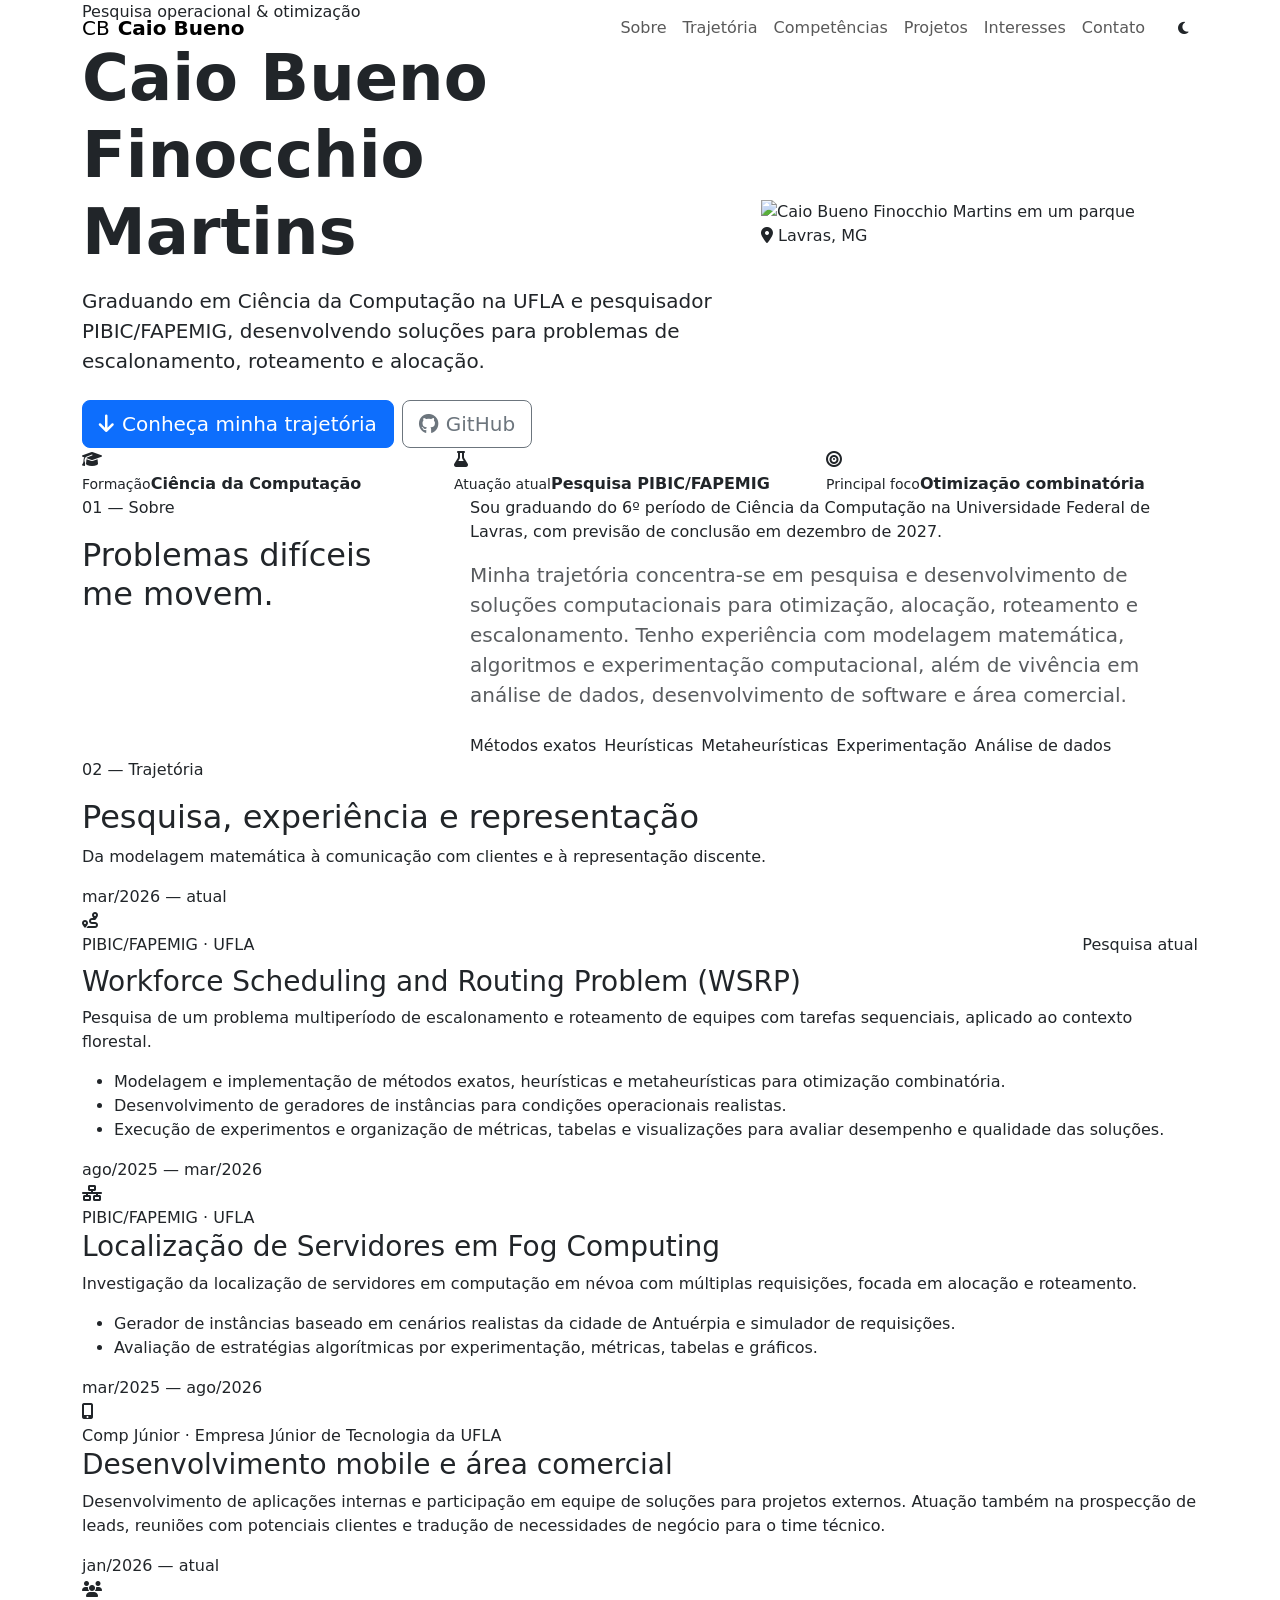
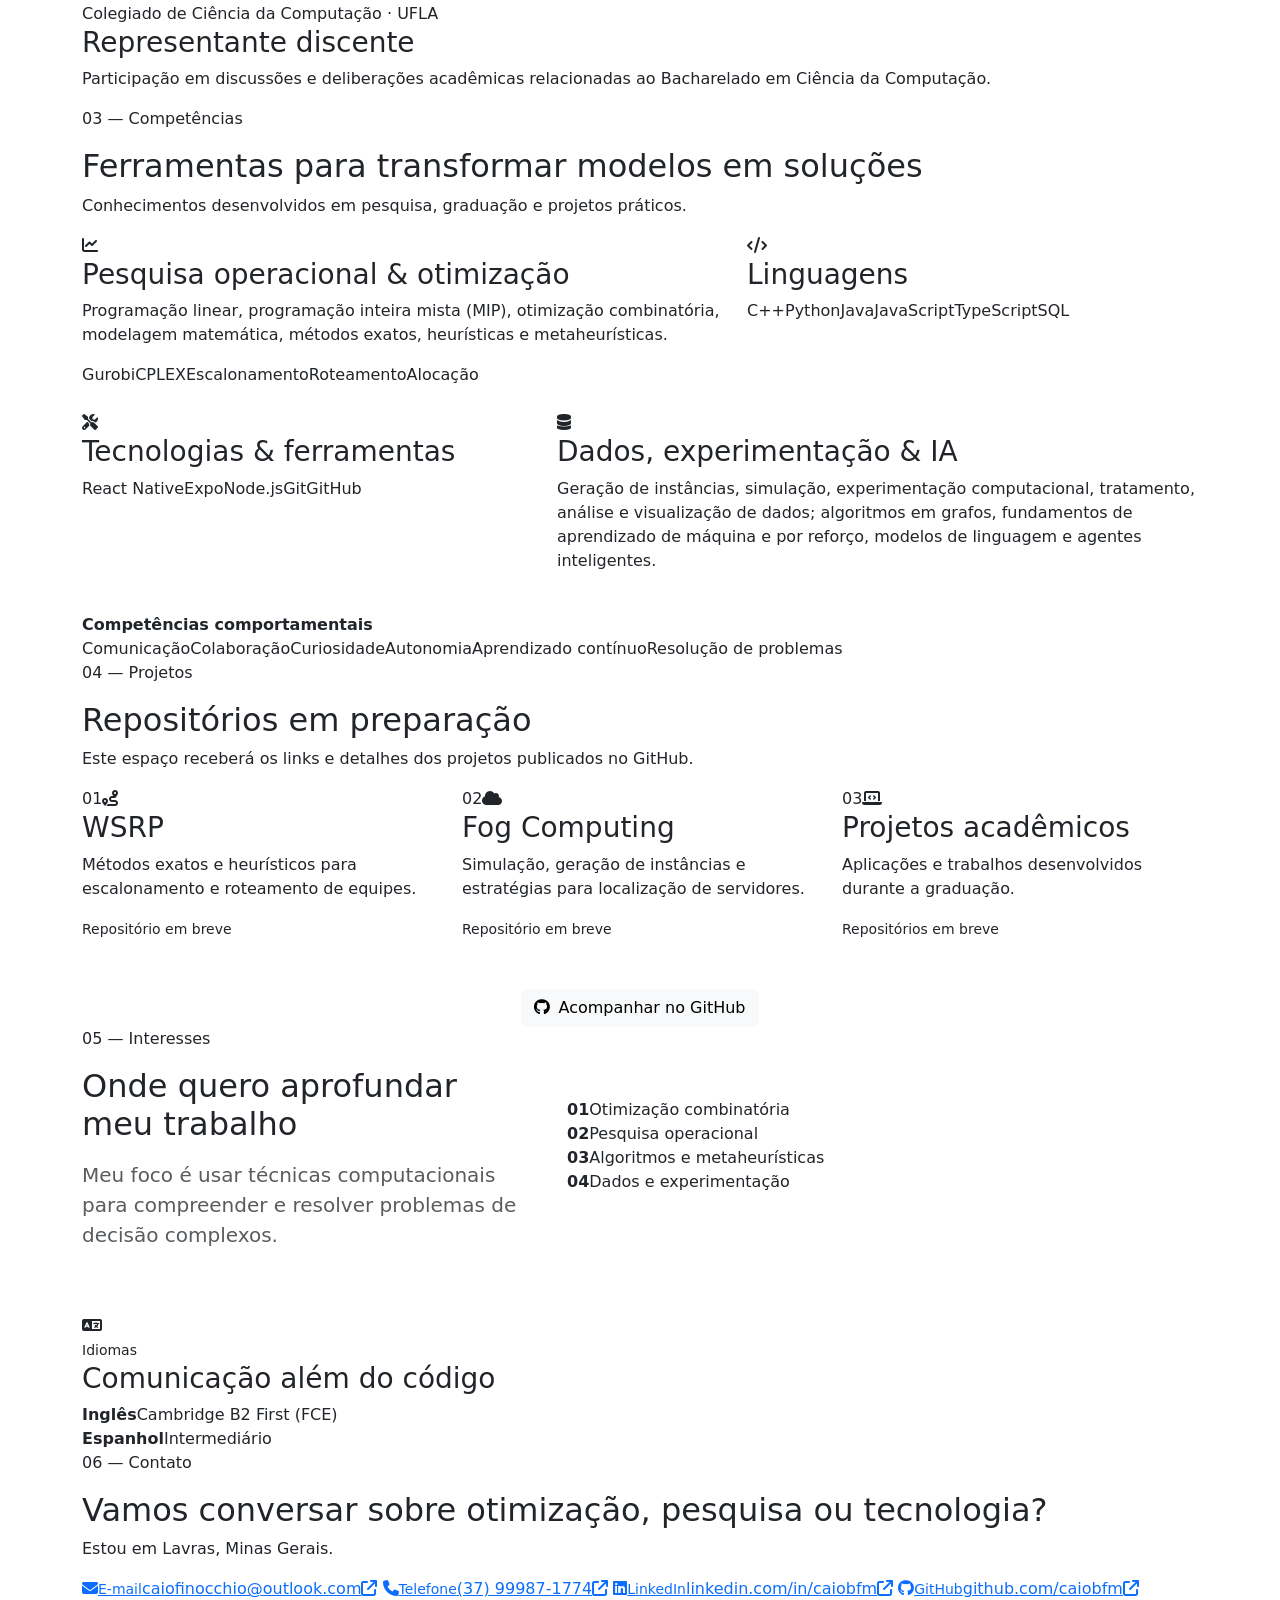
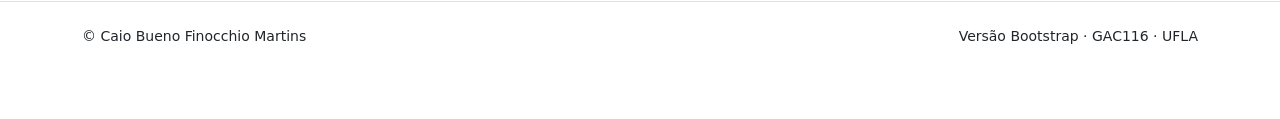
==== bootstrap/index.html @ fc932de8 "feat: nova estrutura da pagina pessoal" ====
<!DOCTYPE html>
<html lang="pt-BR" data-bs-theme="light">
<head>
    <meta charset="utf-8">
    <meta name="viewport" content="width=device-width, initial-scale=1">
    <meta name="description" content="Portfólio acadêmico de Caio Bueno Finocchio Martins, graduando em Ciência da Computação na UFLA com foco em pesquisa operacional e otimização.">
    <title>Caio Bueno | Otimização e Pesquisa Operacional</title>

    <link href="https://cdn.jsdelivr.net/npm/bootstrap@5.3.3/dist/css/bootstrap.min.css" rel="stylesheet">
    <link rel="stylesheet" href="https://cdnjs.cloudflare.com/ajax/libs/font-awesome/6.5.2/css/all.min.css">
    <link rel="stylesheet" href="assets/css/styles.css">
</head>
<body class="bg-body">
    <a class="visually-hidden-focusable skip-link" href="#conteudo">Pular para o conteúdo</a>

    <nav class="navbar navbar-expand-lg fixed-top" aria-label="Navegação principal">
        <div class="container">
            <a class="navbar-brand d-flex align-items-center gap-2" href="#inicio" aria-label="Ir ao início">
                <span class="brand-mark" aria-hidden="true">CB</span>
                <span class="fw-bold">Caio Bueno</span>
            </a>

            <div class="d-flex align-items-center gap-2 order-lg-3">
                <button id="theme-toggle" class="btn btn-sm theme-toggle" type="button" aria-label="Ativar tema escuro" aria-pressed="false">
                    <i class="fa-solid fa-moon" aria-hidden="true"></i>
                </button>
                <button class="navbar-toggler" type="button" data-bs-toggle="collapse" data-bs-target="#menu" aria-controls="menu" aria-expanded="false" aria-label="Abrir menu">
                    <span class="navbar-toggler-icon"></span>
                </button>
            </div>

            <div class="collapse navbar-collapse" id="menu">
                <ul class="navbar-nav ms-auto me-lg-3">
                    <li class="nav-item"><a class="nav-link" href="#sobre">Sobre</a></li>
                    <li class="nav-item"><a class="nav-link" href="#trajetoria">Trajetória</a></li>
                    <li class="nav-item"><a class="nav-link" href="#competencias">Competências</a></li>
                    <li class="nav-item"><a class="nav-link" href="#projetos">Projetos</a></li>
                    <li class="nav-item"><a class="nav-link" href="#interesses">Interesses</a></li>
                    <li class="nav-item"><a class="nav-link" href="#contato">Contato</a></li>
                </ul>
            </div>
        </div>
    </nav>

    <main id="conteudo">
        <header id="inicio" class="hero-section">
            <div class="hero-orb hero-orb-one" aria-hidden="true"></div>
            <div class="hero-orb hero-orb-two" aria-hidden="true"></div>
            <div class="container position-relative">
                <div class="row align-items-center g-5 min-vh-hero">
                    <div class="col-lg-7 order-2 order-lg-1 text-center text-lg-start reveal">
                        <p class="eyebrow mb-3"><span></span> Pesquisa operacional &amp; otimização</p>
                        <h1 class="display-3 fw-bold mb-3">Caio Bueno<br><span class="text-accent">Finocchio Martins</span></h1>
                        <p class="lead hero-lead mb-4">Graduando em Ciência da Computação na UFLA e pesquisador PIBIC/FAPEMIG, desenvolvendo soluções para problemas de escalonamento, roteamento e alocação.</p>
                        <div class="d-flex flex-wrap gap-2 justify-content-center justify-content-lg-start">
                            <a class="btn btn-primary btn-lg" href="#trajetoria"><i class="fa-solid fa-arrow-down me-2" aria-hidden="true"></i>Conheça minha trajetória</a>
                            <a class="btn btn-outline-secondary btn-lg" href="https://github.com/caiobfm" target="_blank" rel="noopener noreferrer"><i class="fa-brands fa-github me-2" aria-hidden="true"></i>GitHub</a>
                        </div>
                    </div>

                    <div class="col-lg-5 order-1 order-lg-2 reveal">
                        <div class="portrait-wrap mx-auto">
                            <div class="portrait-decoration" aria-hidden="true"></div>
                            <img src="assets/img/caio.jpeg" alt="Caio Bueno Finocchio Martins em um parque" class="portrait img-fluid">
                            <div class="location-chip"><i class="fa-solid fa-location-dot" aria-hidden="true"></i> Lavras, MG</div>
                        </div>
                    </div>
                </div>

                <div class="quick-facts row g-0 reveal">
                    <div class="col-md-4 fact"><i class="fa-solid fa-graduation-cap" aria-hidden="true"></i><div><small>Formação</small><strong>Ciência da Computação</strong></div></div>
                    <div class="col-md-4 fact"><i class="fa-solid fa-flask" aria-hidden="true"></i><div><small>Atuação atual</small><strong>Pesquisa PIBIC/FAPEMIG</strong></div></div>
                    <div class="col-md-4 fact"><i class="fa-solid fa-bullseye" aria-hidden="true"></i><div><small>Principal foco</small><strong>Otimização combinatória</strong></div></div>
                </div>
            </div>
        </header>

        <section id="sobre" class="section-space">
            <div class="container">
                <div class="row g-5 align-items-start">
                    <div class="col-lg-4 reveal">
                        <p class="section-kicker">01 — Sobre</p>
                        <h2 class="section-title">Problemas difíceis me movem.</h2>
                    </div>
                    <div class="col-lg-8 reveal">
                        <p class="about-lead">Sou graduando do 6º período de Ciência da Computação na Universidade Federal de Lavras, com previsão de conclusão em dezembro de 2027.</p>
                        <p class="text-body-secondary fs-5">Minha trajetória concentra-se em pesquisa e desenvolvimento de soluções computacionais para otimização, alocação, roteamento e escalonamento. Tenho experiência com modelagem matemática, algoritmos e experimentação computacional, além de vivência em análise de dados, desenvolvimento de software e área comercial.</p>
                        <div class="d-flex flex-wrap gap-2 mt-4">
                            <span class="topic-pill">Métodos exatos</span><span class="topic-pill">Heurísticas</span><span class="topic-pill">Metaheurísticas</span><span class="topic-pill">Experimentação</span><span class="topic-pill">Análise de dados</span>
                        </div>
                    </div>
                </div>
            </div>
        </section>

        <section id="trajetoria" class="section-space section-tinted">
            <div class="container">
                <div class="section-heading reveal">
                    <div><p class="section-kicker">02 — Trajetória</p><h2 class="section-title">Pesquisa, experiência e representação</h2></div>
                    <p>Da modelagem matemática à comunicação com clientes e à representação discente.</p>
                </div>

                <div class="timeline">
                    <article class="timeline-item reveal">
                        <div class="timeline-date">mar/2026 — atual</div>
                        <div class="timeline-marker"><i class="fa-solid fa-route" aria-hidden="true"></i></div>
                        <div class="timeline-card featured">
                            <div class="d-flex flex-wrap justify-content-between gap-2 mb-2"><span class="organization">PIBIC/FAPEMIG · UFLA</span><span class="status-badge">Pesquisa atual</span></div>
                            <h3>Workforce Scheduling and Routing Problem (WSRP)</h3>
                            <p>Pesquisa de um problema multiperíodo de escalonamento e roteamento de equipes com tarefas sequenciais, aplicado ao contexto florestal.</p>
                            <ul>
                                <li>Modelagem e implementação de métodos exatos, heurísticas e metaheurísticas para otimização combinatória.</li>
                                <li>Desenvolvimento de geradores de instâncias para condições operacionais realistas.</li>
                                <li>Execução de experimentos e organização de métricas, tabelas e visualizações para avaliar desempenho e qualidade das soluções.</li>
                            </ul>
                        </div>
                    </article>

                    <article class="timeline-item reveal">
                        <div class="timeline-date">ago/2025 — mar/2026</div>
                        <div class="timeline-marker"><i class="fa-solid fa-network-wired" aria-hidden="true"></i></div>
                        <div class="timeline-card">
                            <span class="organization">PIBIC/FAPEMIG · UFLA</span>
                            <h3>Localização de Servidores em Fog Computing</h3>
                            <p>Investigação da localização de servidores em computação em névoa com múltiplas requisições, focada em alocação e roteamento.</p>
                            <ul>
                                <li>Gerador de instâncias baseado em cenários realistas da cidade de Antuérpia e simulador de requisições.</li>
                                <li>Avaliação de estratégias algorítmicas por experimentação, métricas, tabelas e gráficos.</li>
                            </ul>
                        </div>
                    </article>

                    <article class="timeline-item reveal">
                        <div class="timeline-date">mar/2025 — ago/2026</div>
                        <div class="timeline-marker"><i class="fa-solid fa-mobile-screen-button" aria-hidden="true"></i></div>
                        <div class="timeline-card">
                            <span class="organization">Comp Júnior · Empresa Júnior de Tecnologia da UFLA</span>
                            <h3>Desenvolvimento mobile e área comercial</h3>
                            <p>Desenvolvimento de aplicações internas e participação em equipe de soluções para projetos externos. Atuação também na prospecção de leads, reuniões com potenciais clientes e tradução de necessidades de negócio para o time técnico.</p>
                        </div>
                    </article>

                    <article class="timeline-item reveal">
                        <div class="timeline-date">jan/2026 — atual</div>
                        <div class="timeline-marker"><i class="fa-solid fa-users" aria-hidden="true"></i></div>
                        <div class="timeline-card">
                            <span class="organization">Colegiado de Ciência da Computação · UFLA</span>
                            <h3>Representante discente</h3>
                            <p>Participação em discussões e deliberações acadêmicas relacionadas ao Bacharelado em Ciência da Computação.</p>
                        </div>
                    </article>
                </div>
            </div>
        </section>

        <section id="competencias" class="section-space">
            <div class="container">
                <div class="section-heading reveal">
                    <div><p class="section-kicker">03 — Competências</p><h2 class="section-title">Ferramentas para transformar modelos em soluções</h2></div>
                    <p>Conhecimentos desenvolvidos em pesquisa, graduação e projetos práticos.</p>
                </div>

                <div class="row g-4">
                    <div class="col-lg-7 reveal">
                        <article class="skill-card skill-card-primary h-100">
                            <span class="skill-icon"><i class="fa-solid fa-chart-line" aria-hidden="true"></i></span>
                            <h3>Pesquisa operacional &amp; otimização</h3>
                            <p>Programação linear, programação inteira mista (MIP), otimização combinatória, modelagem matemática, métodos exatos, heurísticas e metaheurísticas.</p>
                            <div class="tag-list"><span>Gurobi</span><span>CPLEX</span><span>Escalonamento</span><span>Roteamento</span><span>Alocação</span></div>
                        </article>
                    </div>
                    <div class="col-lg-5 reveal">
                        <article class="skill-card h-100">
                            <span class="skill-icon"><i class="fa-solid fa-code" aria-hidden="true"></i></span>
                            <h3>Linguagens</h3>
                            <div class="tag-list"><span>C++</span><span>Python</span><span>Java</span><span>JavaScript</span><span>TypeScript</span><span>SQL</span></div>
                        </article>
                    </div>
                    <div class="col-lg-5 reveal">
                        <article class="skill-card h-100">
                            <span class="skill-icon"><i class="fa-solid fa-screwdriver-wrench" aria-hidden="true"></i></span>
                            <h3>Tecnologias &amp; ferramentas</h3>
                            <div class="tag-list"><span>React Native</span><span>Expo</span><span>Node.js</span><span>Git</span><span>GitHub</span></div>
                        </article>
                    </div>
                    <div class="col-lg-7 reveal">
                        <article class="skill-card h-100">
                            <span class="skill-icon"><i class="fa-solid fa-database" aria-hidden="true"></i></span>
                            <h3>Dados, experimentação &amp; IA</h3>
                            <p>Geração de instâncias, simulação, experimentação computacional, tratamento, análise e visualização de dados; algoritmos em grafos, fundamentos de aprendizado de máquina e por reforço, modelos de linguagem e agentes inteligentes.</p>
                        </article>
                    </div>
                </div>

                <div class="soft-skills reveal mt-4">
                    <strong>Competências comportamentais</strong>
                    <div class="tag-list"><span>Comunicação</span><span>Colaboração</span><span>Curiosidade</span><span>Autonomia</span><span>Aprendizado contínuo</span><span>Resolução de problemas</span></div>
                </div>
            </div>
        </section>

        <section id="projetos" class="section-space section-dark">
            <div class="container">
                <div class="section-heading reveal">
                    <div><p class="section-kicker">04 — Projetos</p><h2 class="section-title">Repositórios em preparação</h2></div>
                    <p>Este espaço receberá os links e detalhes dos projetos publicados no GitHub.</p>
                </div>
                <div class="row g-4">
                    <div class="col-md-4 reveal"><article class="project-card"><span>01</span><i class="fa-solid fa-route" aria-hidden="true"></i><h3>WSRP</h3><p>Métodos exatos e heurísticos para escalonamento e roteamento de equipes.</p><small>Repositório em breve</small></article></div>
                    <div class="col-md-4 reveal"><article class="project-card"><span>02</span><i class="fa-solid fa-cloud" aria-hidden="true"></i><h3>Fog Computing</h3><p>Simulação, geração de instâncias e estratégias para localização de servidores.</p><small>Repositório em breve</small></article></div>
                    <div class="col-md-4 reveal"><article class="project-card"><span>03</span><i class="fa-solid fa-laptop-code" aria-hidden="true"></i><h3>Projetos acadêmicos</h3><p>Aplicações e trabalhos desenvolvidos durante a graduação.</p><small>Repositórios em breve</small></article></div>
                </div>
                <div class="text-center mt-5 reveal"><a class="btn btn-light" href="https://github.com/caiobfm" target="_blank" rel="noopener noreferrer"><i class="fa-brands fa-github me-2" aria-hidden="true"></i>Acompanhar no GitHub</a></div>
            </div>
        </section>

        <section id="interesses" class="section-space">
            <div class="container">
                <div class="row g-5 align-items-center">
                    <div class="col-lg-5 reveal"><p class="section-kicker">05 — Interesses</p><h2 class="section-title">Onde quero aprofundar meu trabalho</h2><p class="text-body-secondary fs-5 mt-3">Meu foco é usar técnicas computacionais para compreender e resolver problemas de decisão complexos.</p></div>
                    <div class="col-lg-7">
                        <div class="interest-grid">
                            <div class="interest-item reveal"><strong>01</strong><span>Otimização combinatória</span></div>
                            <div class="interest-item reveal"><strong>02</strong><span>Pesquisa operacional</span></div>
                            <div class="interest-item reveal"><strong>03</strong><span>Algoritmos e metaheurísticas</span></div>
                            <div class="interest-item reveal"><strong>04</strong><span>Dados e experimentação</span></div>
                        </div>
                    </div>
                </div>

                <div class="language-card reveal mt-5">
                    <div><span class="skill-icon"><i class="fa-solid fa-language" aria-hidden="true"></i></span><div><small>Idiomas</small><h3>Comunicação além do código</h3></div></div>
                    <div class="language-level"><strong>Inglês</strong><span>Cambridge B2 First (FCE)</span></div>
                    <div class="language-level"><strong>Espanhol</strong><span>Intermediário</span></div>
                </div>
            </div>
        </section>

        <section id="contato" class="section-space contact-section">
            <div class="container">
                <div class="contact-panel reveal">
                    <div><p class="section-kicker">06 — Contato</p><h2>Vamos conversar sobre otimização, pesquisa ou tecnologia?</h2><p>Estou em Lavras, Minas Gerais.</p></div>
                    <div class="contact-links">
                        <a href="mailto:caiofinocchio@outlook.com"><i class="fa-solid fa-envelope" aria-hidden="true"></i><span><small>E-mail</small>caiofinocchio@outlook.com</span><i class="fa-solid fa-arrow-up-right-from-square" aria-hidden="true"></i></a>
                        <a href="tel:+5537999871774"><i class="fa-solid fa-phone" aria-hidden="true"></i><span><small>Telefone</small>(37)&nbsp;99987&#8209;1774</span><i class="fa-solid fa-arrow-up-right-from-square" aria-hidden="true"></i></a>
                        <a href="https://www.linkedin.com/in/caiobfm" target="_blank" rel="noopener noreferrer"><i class="fa-brands fa-linkedin" aria-hidden="true"></i><span><small>LinkedIn</small>linkedin.com/in/caiobfm</span><i class="fa-solid fa-arrow-up-right-from-square" aria-hidden="true"></i></a>
                        <a href="https://github.com/caiobfm" target="_blank" rel="noopener noreferrer"><i class="fa-brands fa-github" aria-hidden="true"></i><span><small>GitHub</small>github.com/caiobfm</span><i class="fa-solid fa-arrow-up-right-from-square" aria-hidden="true"></i></a>
                    </div>
                </div>
            </div>
        </section>
    </main>

    <footer class="py-4 border-top">
        <div class="container d-flex flex-column flex-md-row justify-content-between gap-2">
            <small>© <span id="ano"></span> Caio Bueno Finocchio Martins</small>
            <small>Versão Bootstrap · GAC116 · UFLA</small>
        </div>
    </footer>

    <script src="https://cdn.jsdelivr.net/npm/bootstrap@5.3.3/dist/js/bootstrap.bundle.min.js"></script>
    <script src="assets/js/script.js"></script>
</body>
</html>
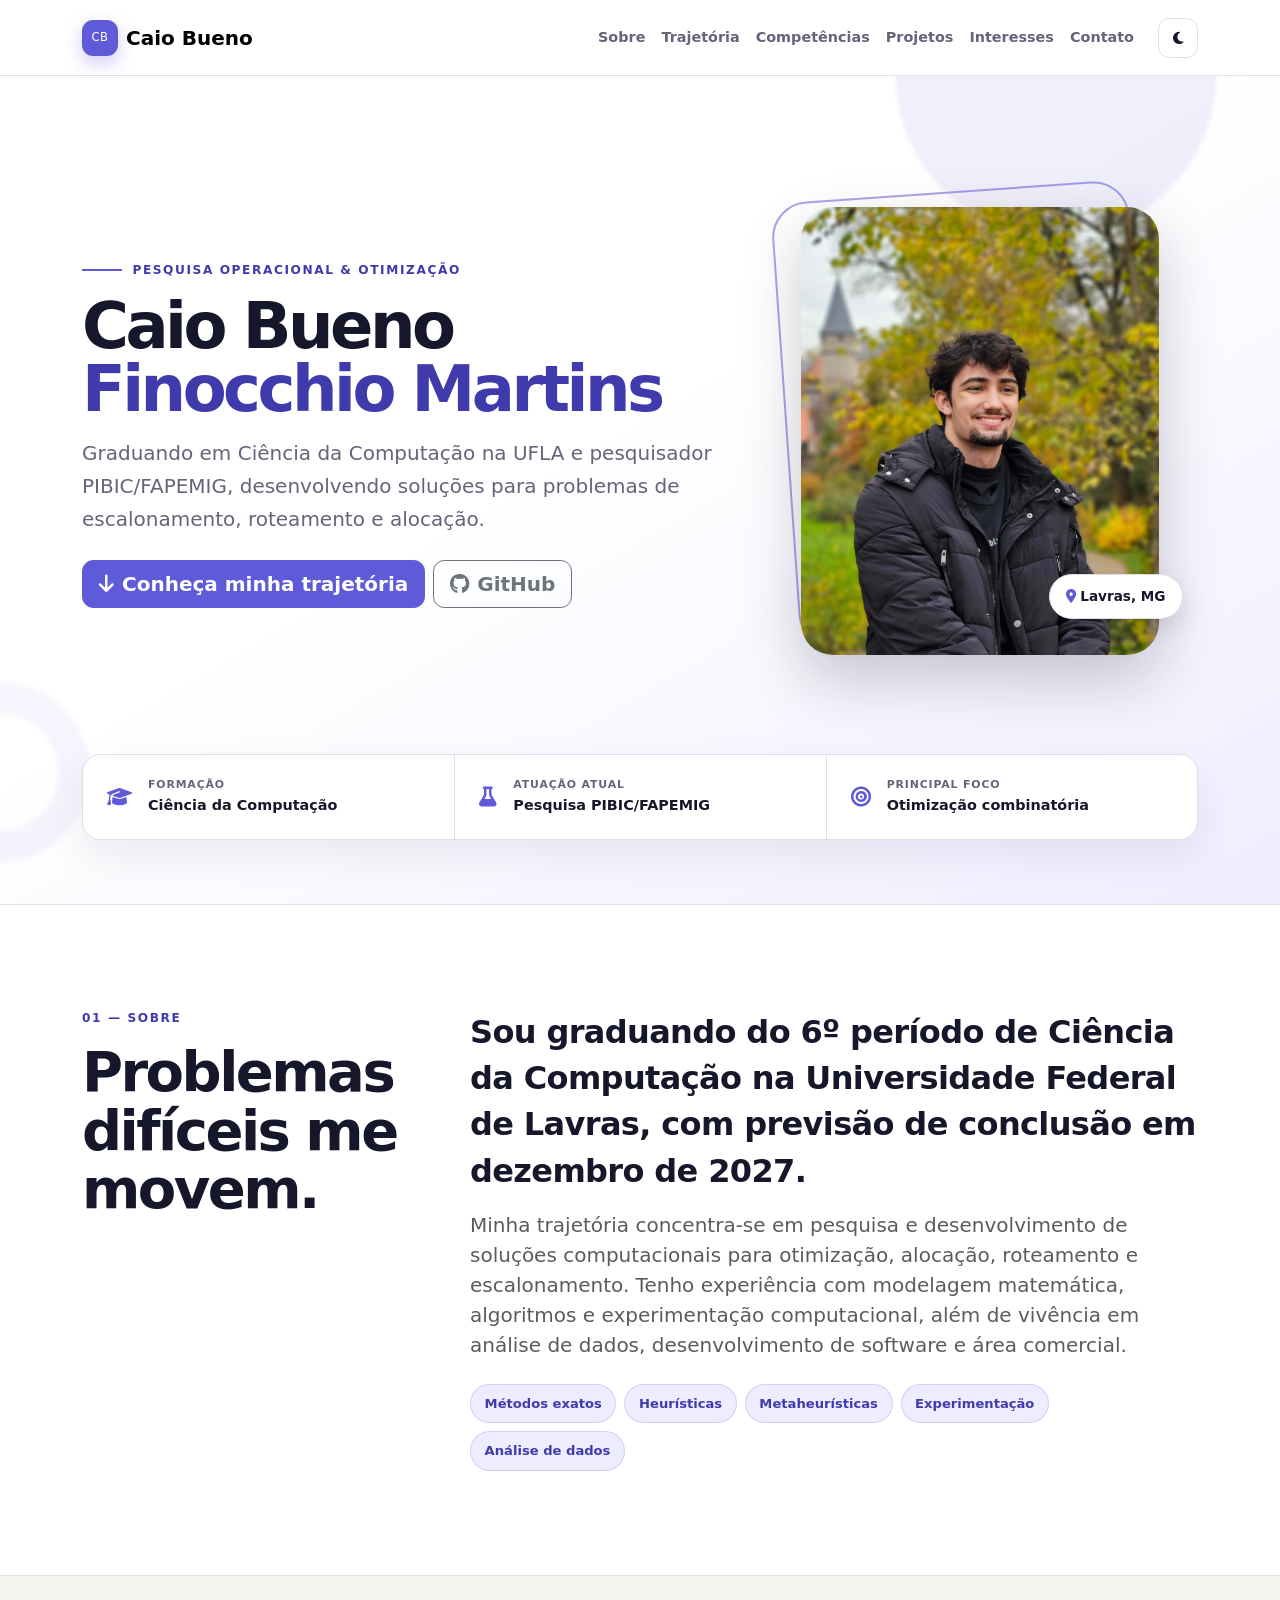
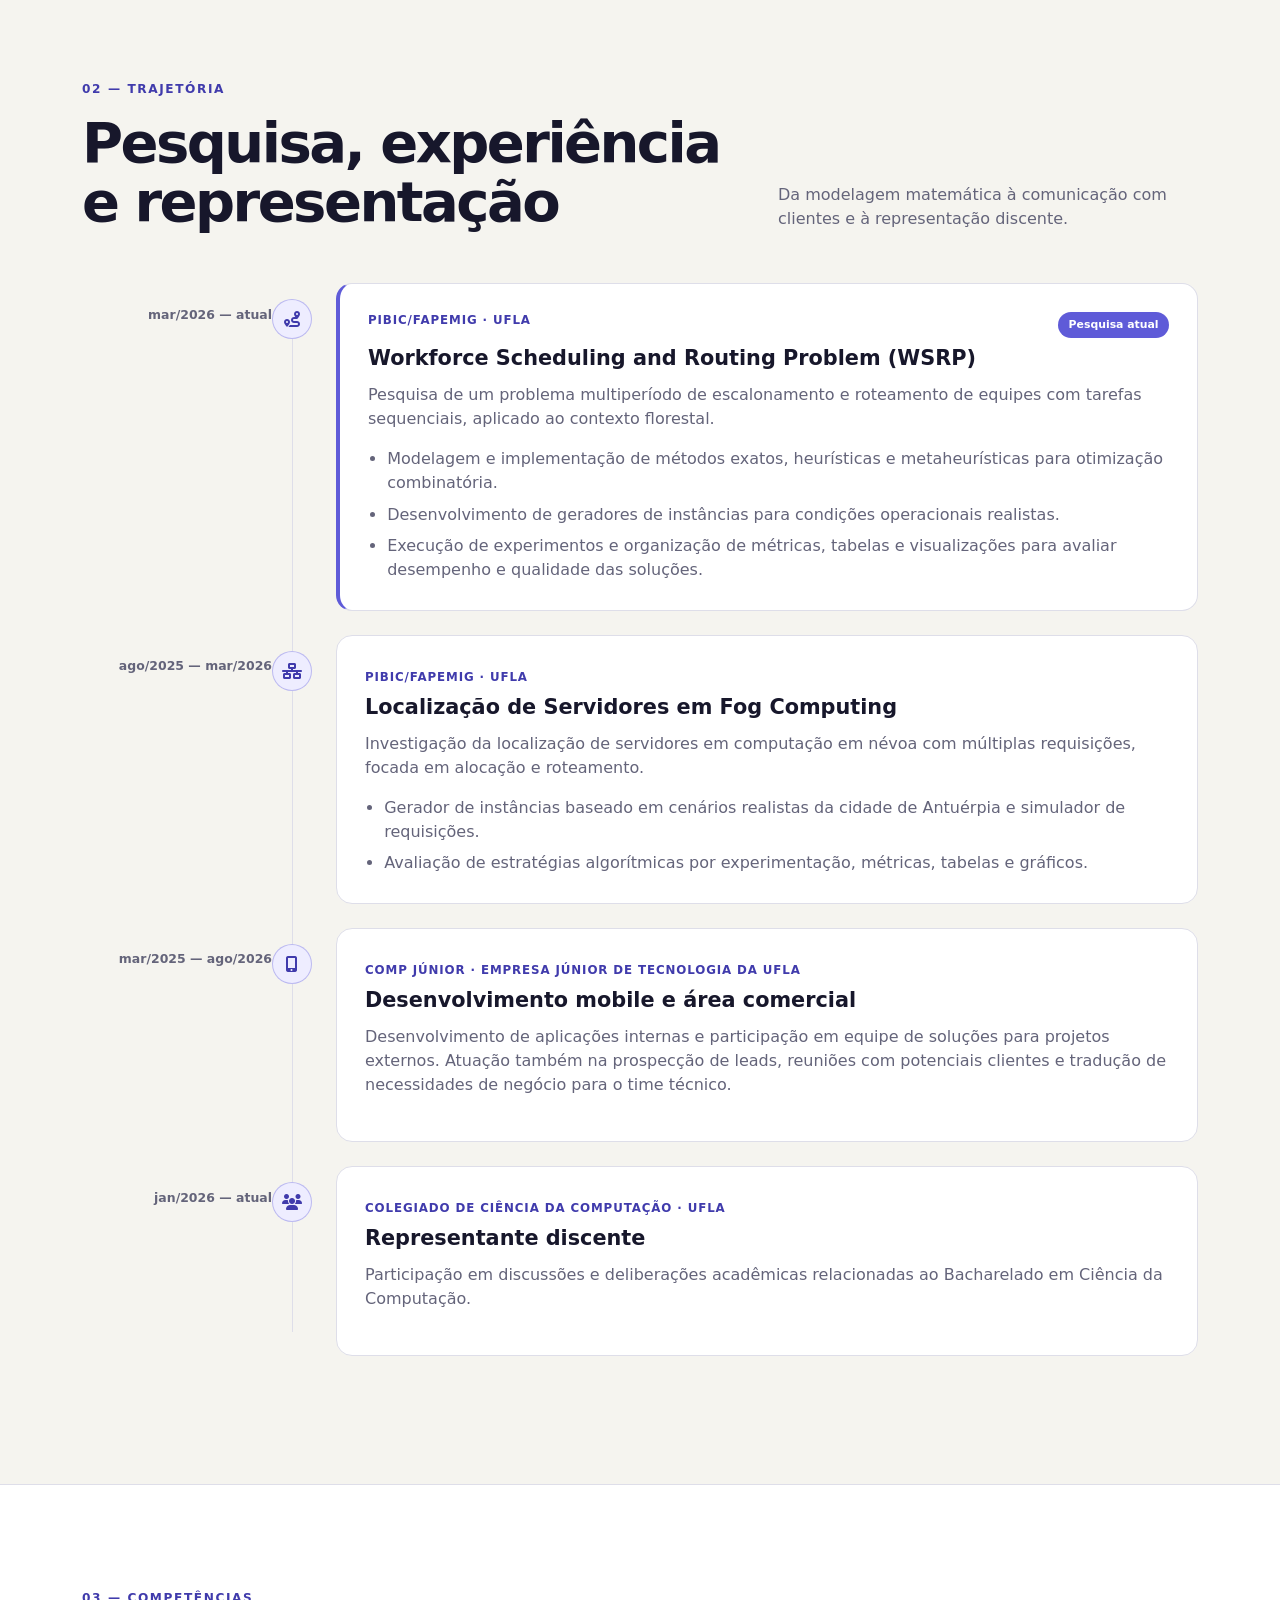
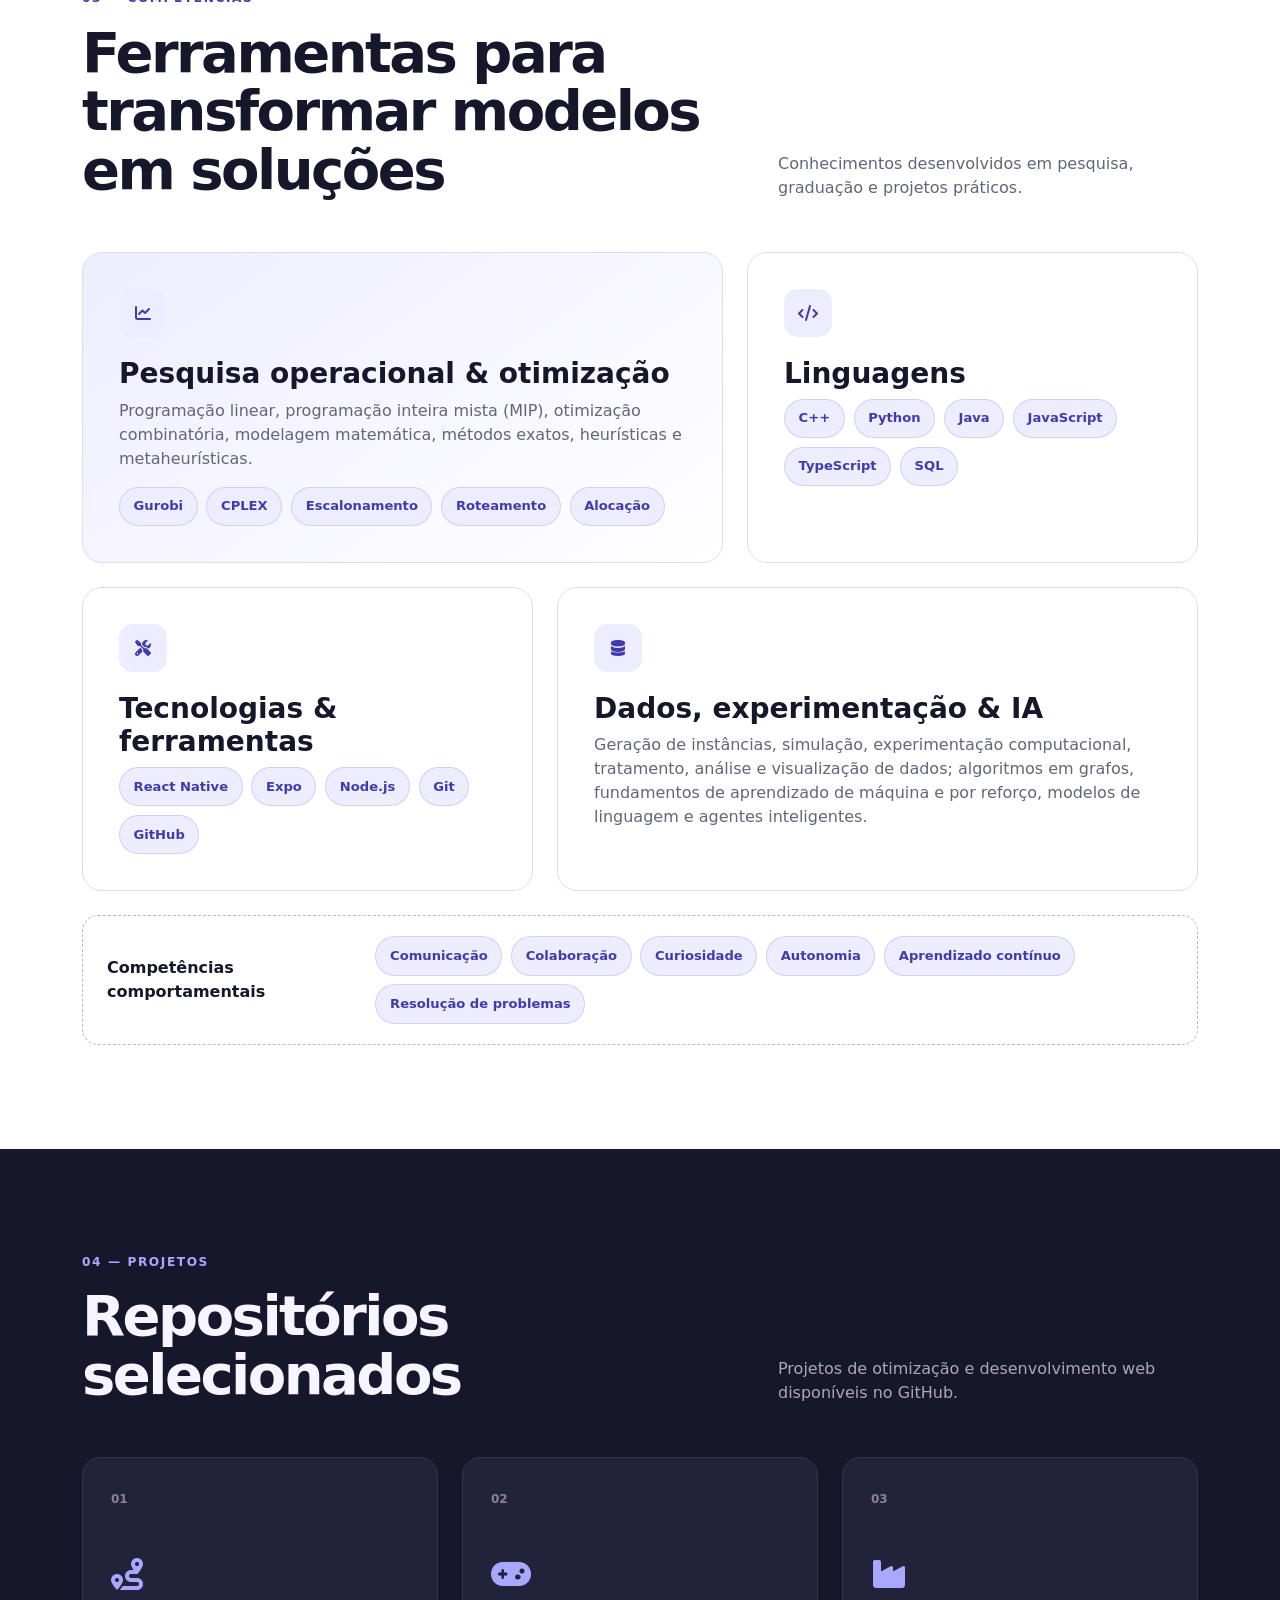
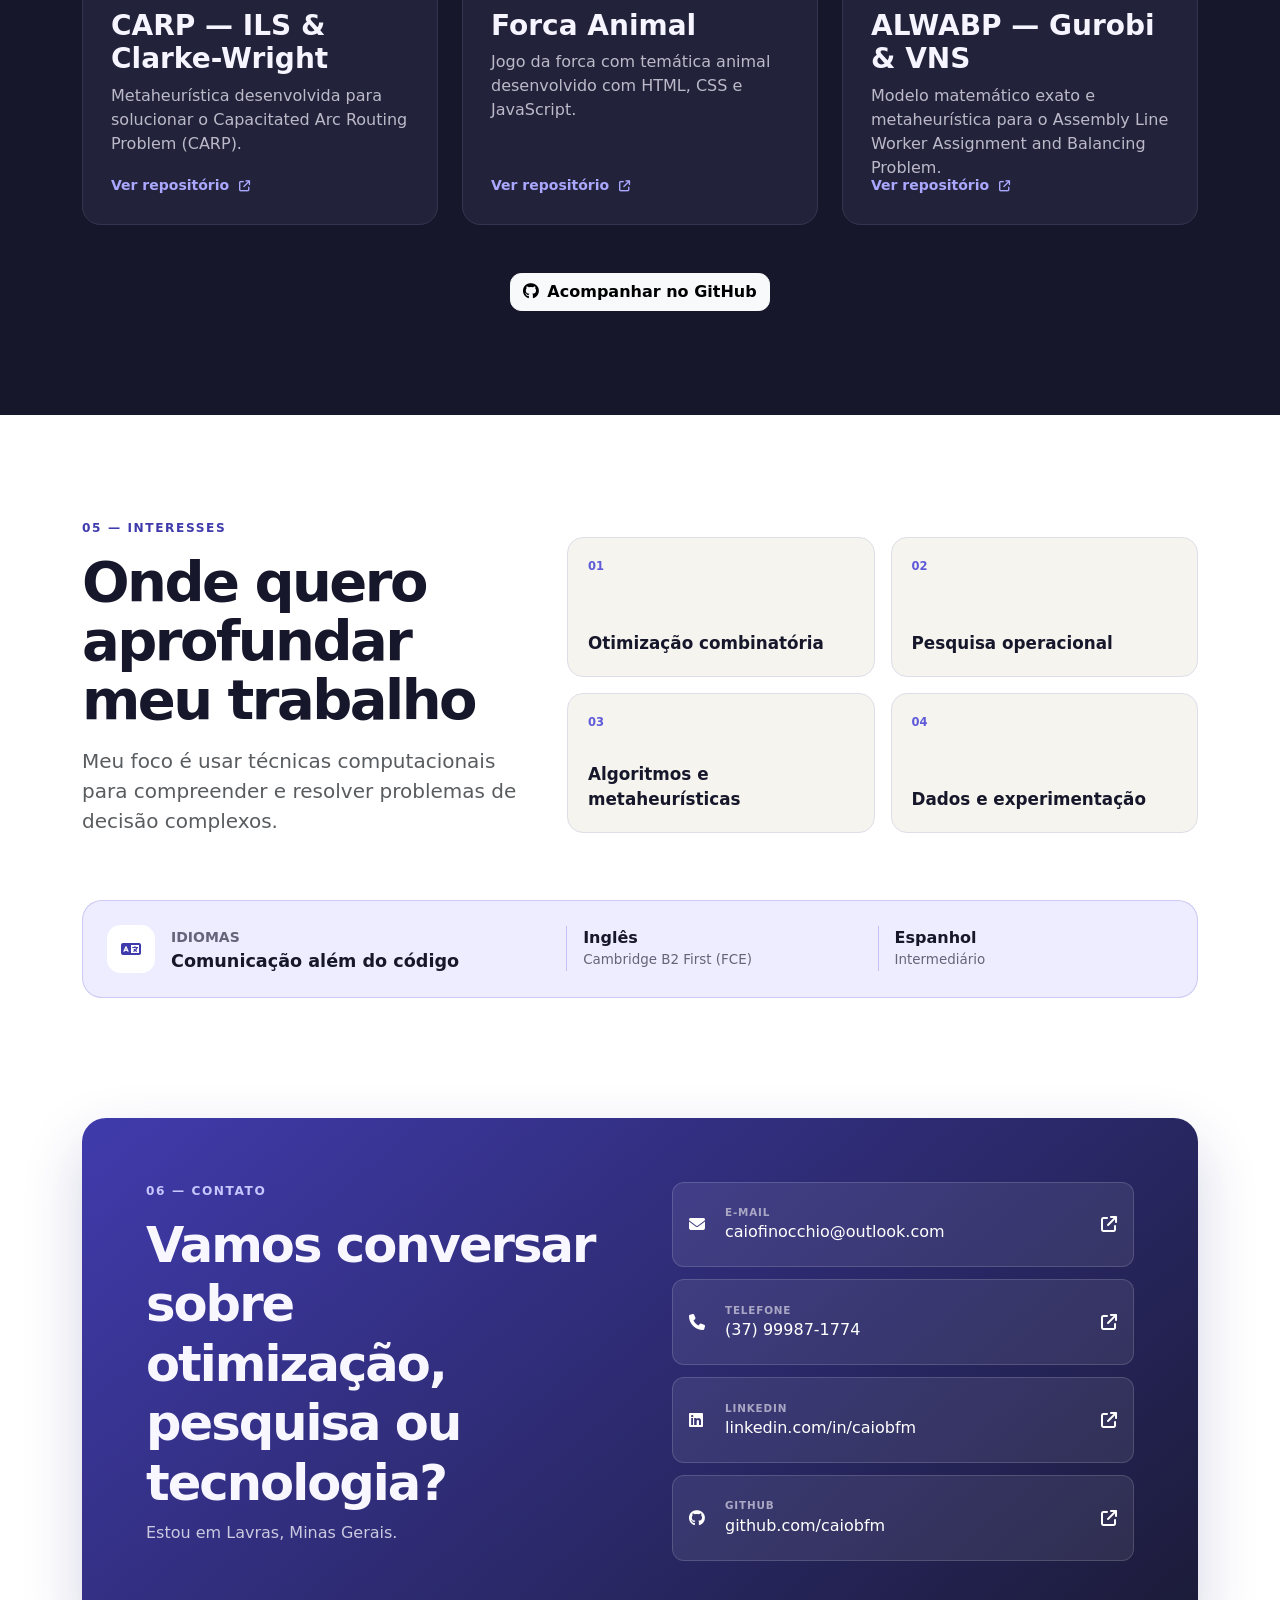
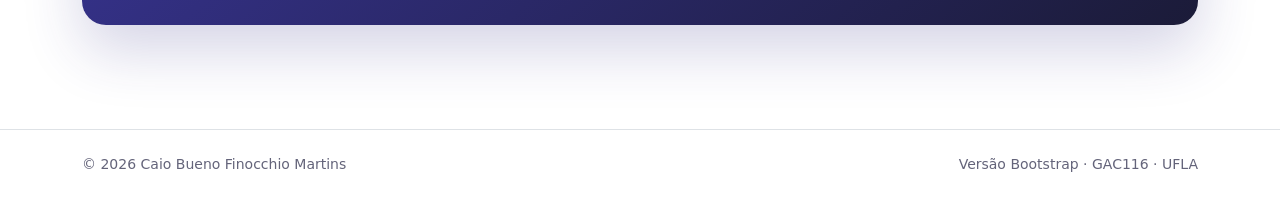
==== commit 72209d1f: "feat: exibição de novos repos" ====
--- a/bootstrap/index.html
+++ b/bootstrap/index.html
@@ -202,13 +202,13 @@
         <section id="projetos" class="section-space section-dark">
             <div class="container">
                 <div class="section-heading reveal">
-                    <div><p class="section-kicker">04 — Projetos</p><h2 class="section-title">Repositórios em preparação</h2></div>
-                    <p>Este espaço receberá os links e detalhes dos projetos publicados no GitHub.</p>
+                    <div><p class="section-kicker">04 — Projetos</p><h2 class="section-title">Repositórios selecionados</h2></div>
+                    <p>Projetos de otimização e desenvolvimento web disponíveis no GitHub.</p>
                 </div>
                 <div class="row g-4">
-                    <div class="col-md-4 reveal"><article class="project-card"><span>01</span><i class="fa-solid fa-route" aria-hidden="true"></i><h3>WSRP</h3><p>Métodos exatos e heurísticos para escalonamento e roteamento de equipes.</p><small>Repositório em breve</small></article></div>
-                    <div class="col-md-4 reveal"><article class="project-card"><span>02</span><i class="fa-solid fa-cloud" aria-hidden="true"></i><h3>Fog Computing</h3><p>Simulação, geração de instâncias e estratégias para localização de servidores.</p><small>Repositório em breve</small></article></div>
-                    <div class="col-md-4 reveal"><article class="project-card"><span>03</span><i class="fa-solid fa-laptop-code" aria-hidden="true"></i><h3>Projetos acadêmicos</h3><p>Aplicações e trabalhos desenvolvidos durante a graduação.</p><small>Repositórios em breve</small></article></div>
+                    <div class="col-md-4 reveal"><a class="project-card" href="https://github.com/CaioBFM/CARP-ILS-Clarke-e-Wright" target="_blank" rel="noopener noreferrer"><span>01</span><i class="fa-solid fa-route" aria-hidden="true"></i><h3>CARP — ILS &amp; Clarke-Wright</h3><p>Metaheurística desenvolvida para solucionar o Capacitated Arc Routing Problem (CARP).</p><small>Ver repositório <i class="fa-solid fa-arrow-up-right-from-square" aria-hidden="true"></i></small></a></div>
+                    <div class="col-md-4 reveal"><a class="project-card" href="https://github.com/CaioBFM/forca-animal" target="_blank" rel="noopener noreferrer"><span>02</span><i class="fa-solid fa-gamepad" aria-hidden="true"></i><h3>Forca Animal</h3><p>Jogo da forca com temática animal desenvolvido com HTML, CSS e JavaScript.</p><small>Ver repositório <i class="fa-solid fa-arrow-up-right-from-square" aria-hidden="true"></i></small></a></div>
+                    <div class="col-md-4 reveal"><a class="project-card" href="https://github.com/CaioBFM/alwabp-gurobi-vns" target="_blank" rel="noopener noreferrer"><span>03</span><i class="fa-solid fa-industry" aria-hidden="true"></i><h3>ALWABP — Gurobi &amp; VNS</h3><p>Modelo matemático exato e metaheurística para o Assembly Line Worker Assignment and Balancing Problem.</p><small>Ver repositório <i class="fa-solid fa-arrow-up-right-from-square" aria-hidden="true"></i></small></a></div>
                 </div>
                 <div class="text-center mt-5 reveal"><a class="btn btn-light" href="https://github.com/caiobfm" target="_blank" rel="noopener noreferrer"><i class="fa-brands fa-github me-2" aria-hidden="true"></i>Acompanhar no GitHub</a></div>
             </div>
--- a/bootstrap/assets/css/styles.css
+++ b/bootstrap/assets/css/styles.css
@@ -0,0 +1,168 @@
+:root {
+    --accent: #5f5bd8;
+    --accent-rgb: 95, 91, 216;
+    --accent-dark: #403bac;
+    --accent-soft: #eeedff;
+    --ink: #17172b;
+    --muted: #64647a;
+    --line: #dedee9;
+    --warm: #f5f4ef;
+    --nav-height: 76px;
+    --section-space: 6.5rem;
+    --bs-primary: var(--accent);
+    --bs-primary-rgb: var(--accent-rgb);
+}
+
+[data-bs-theme="dark"] {
+    --accent: #aaa7ff;
+    --accent-rgb: 170, 167, 255;
+    --accent-dark: #c6c4ff;
+    --accent-soft: #2a2952;
+    --ink: #f4f3ff;
+    --muted: #b5b3c8;
+    --line: #3a394d;
+    --warm: #1e1e28;
+}
+
+html { overflow-x: hidden; scroll-behavior: smooth; }
+body { overflow-x: hidden; padding-top: var(--nav-height); color: var(--ink); font-family: Inter, ui-sans-serif, system-ui, -apple-system, BlinkMacSystemFont, "Segoe UI", sans-serif; }
+section[id], header[id] { scroll-margin-top: var(--nav-height); }
+.skip-link { position: fixed; z-index: 1100; top: .75rem; left: .75rem; padding: .75rem 1rem; background: var(--bs-body-bg); border-radius: .5rem; }
+
+.navbar { min-height: var(--nav-height); background: rgba(var(--bs-body-bg-rgb), .9); border-bottom: 1px solid var(--line); backdrop-filter: blur(14px); }
+.brand-mark { display: grid; width: 2.25rem; height: 2.25rem; place-items: center; border-radius: .7rem; color: #fff; background: var(--accent); font-size: .72rem; letter-spacing: .05em; box-shadow: 0 7px 18px rgba(var(--accent-rgb), .3); }
+.nav-link { position: relative; color: var(--muted); font-size: .9rem; font-weight: 600; }
+.nav-link::after { content: ""; position: absolute; right: .5rem; bottom: .25rem; left: .5rem; height: 2px; background: var(--accent); transform: scaleX(0); transition: transform .2s ease; }
+.nav-link:hover::after, .nav-link:focus-visible::after { transform: scaleX(1); }
+.theme-toggle { display: grid; width: 2.5rem; height: 2.5rem; place-items: center; border: 1px solid var(--line); border-radius: 50%; color: var(--ink); background: var(--bs-body-bg); }
+
+.hero-section { position: relative; overflow: hidden; padding: 2rem 0 4rem; background: linear-gradient(150deg, var(--bs-body-bg) 45%, var(--accent-soft)); border-bottom: 1px solid var(--line); }
+.min-vh-hero { min-height: min(760px, calc(100vh - var(--nav-height) - 130px)); }
+.hero-orb { position: absolute; border-radius: 50%; filter: blur(2px); opacity: .65; pointer-events: none; }
+.hero-orb-one { width: 320px; height: 320px; top: -160px; right: 5%; background: rgba(var(--accent-rgb), .15); }
+.hero-orb-two { width: 180px; height: 180px; bottom: 5%; left: -90px; border: 32px solid rgba(var(--accent-rgb), .09); }
+.eyebrow, .section-kicker { color: var(--accent-dark); font-size: .76rem; font-weight: 800; letter-spacing: .13em; text-transform: uppercase; }
+.eyebrow { display: inline-flex; align-items: center; gap: .65rem; }
+.eyebrow span { width: 2.5rem; height: 2px; background: var(--accent); }
+.hero-section h1 { max-width: 760px; letter-spacing: -.055em; line-height: .98; }
+.text-accent { color: var(--accent-dark); }
+.hero-lead { max-width: 680px; color: var(--muted); line-height: 1.65; }
+.btn { border-radius: .7rem; font-weight: 700; }
+.btn-primary { --bs-btn-bg: var(--accent); --bs-btn-border-color: var(--accent); --bs-btn-hover-bg: var(--accent-dark); --bs-btn-hover-border-color: var(--accent-dark); }
+.portrait-wrap { position: relative; width: min(84vw, 390px); padding: 1rem; }
+.portrait-decoration { position: absolute; inset: 0 2rem 2rem 0; border: 2px solid var(--accent); border-radius: 2.25rem; transform: rotate(-4deg); opacity: .55; }
+.portrait { position: relative; display: block; width: 100%; aspect-ratio: 4 / 5; object-fit: cover; object-position: center 45%; border-radius: 2rem; box-shadow: 0 24px 60px rgba(17, 17, 34, .22); }
+.location-chip { position: absolute; right: -.5rem; bottom: 3.25rem; padding: .7rem 1rem; color: var(--ink); background: var(--bs-body-bg); border: 1px solid var(--line); border-radius: 999px; font-size: .85rem; font-weight: 700; box-shadow: 0 10px 24px rgba(17, 17, 34, .12); }
+.location-chip i { color: var(--accent); }
+.quick-facts { position: relative; overflow: hidden; background: var(--bs-body-bg); border: 1px solid var(--line); border-radius: 1.15rem; box-shadow: 0 16px 40px rgba(20, 20, 40, .07); }
+.fact { display: flex; padding: 1.35rem 1.5rem; align-items: center; gap: 1rem; }
+.fact + .fact { border-left: 1px solid var(--line); }
+.fact > i { color: var(--accent); font-size: 1.25rem; }
+.fact small, .fact strong { display: block; }
+.fact small { margin-bottom: .15rem; color: var(--muted); font-size: .68rem; font-weight: 700; letter-spacing: .08em; text-transform: uppercase; }
+.fact strong { font-size: .9rem; }
+
+.section-space { padding-block: var(--section-space); }
+.section-tinted { background: var(--warm); border-block: 1px solid var(--line); }
+.section-title { max-width: 780px; margin: 0; font-size: clamp(2.1rem, 4.5vw, 3.5rem); font-weight: 800; letter-spacing: -.045em; line-height: 1.05; }
+.section-heading { display: flex; margin-bottom: 3.25rem; align-items: end; justify-content: space-between; gap: 2rem; }
+.section-heading > p { max-width: 420px; margin: 0; color: var(--muted); }
+.about-lead { font-size: clamp(1.35rem, 2.5vw, 2rem); font-weight: 600; line-height: 1.45; letter-spacing: -.02em; }
+.topic-pill, .tag-list span { padding: .55rem .85rem; color: var(--accent-dark); background: var(--accent-soft); border: 1px solid rgba(var(--accent-rgb), .2); border-radius: 999px; font-size: .82rem; font-weight: 700; }
+
+.timeline { position: relative; }
+.timeline::before { content: ""; position: absolute; top: 1.5rem; bottom: 1.5rem; left: calc(190px + 1.25rem); width: 1px; background: var(--line); }
+.timeline-item { display: grid; grid-template-columns: 190px 2.5rem 1fr; margin-bottom: 1.5rem; align-items: start; }
+.timeline-date { padding-top: 1.4rem; color: var(--muted); font-size: .78rem; font-weight: 700; text-align: right; }
+.timeline-marker { z-index: 1; display: grid; width: 2.5rem; height: 2.5rem; margin: 1rem 0 0; place-items: center; color: var(--accent-dark); background: var(--accent-soft); border: 1px solid rgba(var(--accent-rgb), .35); border-radius: 50%; }
+.timeline-card { margin-left: 1.5rem; padding: 1.75rem; background: var(--bs-body-bg); border: 1px solid var(--line); border-radius: 1rem; transition: transform .25s ease, box-shadow .25s ease; }
+.timeline-card:hover { transform: translateY(-3px); box-shadow: 0 16px 35px rgba(20, 20, 40, .08); }
+.timeline-card.featured { border-left: 4px solid var(--accent); }
+.timeline-card h3 { margin: .45rem 0 .75rem; font-size: 1.3rem; font-weight: 800; }
+.timeline-card p, .timeline-card li { color: var(--muted); }
+.timeline-card ul { margin-bottom: 0; padding-left: 1.2rem; }
+.timeline-card li + li { margin-top: .45rem; }
+.organization { color: var(--accent-dark); font-size: .74rem; font-weight: 800; letter-spacing: .075em; text-transform: uppercase; }
+.status-badge { padding: .3rem .65rem; color: #fff; background: var(--accent); border-radius: 999px; font-size: .68rem; font-weight: 800; }
+
+.skill-card { padding: clamp(1.5rem, 3vw, 2.25rem); border: 1px solid var(--line); border-radius: 1.25rem; background: var(--bs-body-bg); transition: transform .25s ease, border-color .25s ease; }
+.skill-card:hover { transform: translateY(-4px); border-color: rgba(var(--accent-rgb), .55); }
+.skill-card-primary { background: linear-gradient(145deg, var(--accent-soft), var(--bs-body-bg)); }
+.skill-icon { display: grid; width: 3rem; height: 3rem; margin-bottom: 1.25rem; place-items: center; color: var(--accent-dark); background: var(--accent-soft); border-radius: .85rem; }
+.skill-card h3 { font-weight: 800; }
+.skill-card p { color: var(--muted); }
+.tag-list { display: flex; flex-wrap: wrap; gap: .55rem; }
+.soft-skills { display: flex; padding: 1.25rem 1.5rem; align-items: center; justify-content: space-between; gap: 1rem; border: 1px dashed rgba(var(--accent-rgb), .45); border-radius: 1rem; }
+
+.section-dark { color: #f5f4ff; background: #17172b; }
+.section-dark .section-kicker { color: #aaa7ff; }
+.section-dark .section-heading > p { color: #aaa9ba; }
+.project-card { position: relative; display: block; height: 100%; min-height: 300px; padding: 1.75rem; overflow: hidden; color: inherit; background: #22223a; border: 1px solid #353551; border-radius: 1.15rem; text-decoration: none; transition: transform .25s ease, background .25s ease; }
+.project-card:hover { transform: translateY(-5px); background: #282844; }
+.project-card > span { color: #85839a; font-size: .75rem; font-weight: 800; }
+.project-card > i { display: block; margin: 3rem 0 1.2rem; color: #aaa7ff; font-size: 2rem; }
+.project-card h3 { font-weight: 800; }
+.project-card p { color: #bcbac9; }
+.project-card small { position: absolute; bottom: 1.75rem; color: #aaa7ff; font-weight: 700; }
+.project-card small i { margin-left: .3rem; font-size: .7rem; }
+
+.interest-grid { display: grid; grid-template-columns: repeat(2, 1fr); gap: 1rem; }
+.interest-item { display: flex; min-height: 140px; padding: 1.25rem; flex-direction: column; justify-content: space-between; background: var(--warm); border: 1px solid var(--line); border-radius: 1rem; }
+.interest-item strong { color: var(--accent); font-size: .72rem; }
+.interest-item span { font-size: 1.05rem; font-weight: 800; }
+.language-card { display: grid; padding: 1.5rem; grid-template-columns: 1.5fr 1fr 1fr; align-items: center; gap: 1rem; background: var(--accent-soft); border: 1px solid rgba(var(--accent-rgb), .25); border-radius: 1.25rem; }
+.language-card > div:first-child { display: flex; align-items: center; gap: 1rem; }
+.language-card .skill-icon { margin: 0; flex: 0 0 auto; background: var(--bs-body-bg); }
+.language-card small { color: var(--muted); font-weight: 700; text-transform: uppercase; }
+.language-card h3 { margin: .15rem 0 0; font-size: 1.1rem; font-weight: 800; }
+.language-level { padding-left: 1rem; border-left: 1px solid rgba(var(--accent-rgb), .3); }
+.language-level strong, .language-level span { display: block; }
+.language-level span { color: var(--muted); font-size: .84rem; }
+
+.contact-section { padding-top: 1rem; }
+.contact-panel { display: grid; padding: clamp(1.75rem, 5vw, 4rem); grid-template-columns: 1fr 1fr; gap: 4rem; color: #f8f7ff; background: linear-gradient(140deg, #403bac, #1b1b38); border-radius: 1.5rem; box-shadow: 0 25px 60px rgba(44, 41, 130, .2); }
+.contact-panel .section-kicker { color: #c8c6ff; }
+.contact-panel h2 { font-size: clamp(2rem, 4vw, 3.1rem); font-weight: 800; letter-spacing: -.04em; }
+.contact-panel p { color: #cbc9df; }
+.contact-links { display: grid; gap: .75rem; }
+.contact-links a { display: grid; padding: .85rem 1rem; grid-template-columns: 1.5rem 1fr 1rem; align-items: center; gap: .75rem; color: #fff; background: rgba(255, 255, 255, .08); border: 1px solid rgba(255, 255, 255, .15); border-radius: .75rem; text-decoration: none; transition: background .2s ease, transform .2s ease; }
+.contact-links a:hover { transform: translateX(4px); background: rgba(255, 255, 255, .14); }
+.contact-links span, .contact-links small { display: block; }
+.contact-links small { color: #aaa7c5; font-size: .65rem; font-weight: 800; letter-spacing: .08em; text-transform: uppercase; }
+footer small { color: var(--muted); }
+
+.reveal { opacity: 0; transform: translateY(18px); transition: opacity .65s ease, transform .65s ease; }
+.reveal.is-visible { opacity: 1; transform: none; }
+
+@media (max-width: 991.98px) {
+    :root { --section-space: 5rem; }
+    .navbar-collapse { padding: .75rem 0 1rem; }
+    .section-heading { align-items: start; flex-direction: column; }
+    .timeline::before { left: 1.25rem; }
+    .timeline-item { grid-template-columns: 2.5rem 1fr; }
+    .timeline-date { grid-column: 2; padding: 0 0 .4rem 1.5rem; text-align: left; }
+    .timeline-marker { grid-row: 1 / span 2; }
+    .timeline-card { grid-column: 2; margin-left: 1.5rem; }
+    .contact-panel { grid-template-columns: 1fr; gap: 2rem; }
+}
+
+@media (max-width: 767.98px) {
+    :root { --section-space: 4.25rem; }
+    .hero-section { padding-top: 1rem; }
+    .min-vh-hero { min-height: auto; }
+    .hero-section h1 { font-size: clamp(2.7rem, 13vw, 4.5rem); }
+    .hero-section .btn { max-width: 100%; white-space: normal; }
+    .fact + .fact { border-top: 1px solid var(--line); border-left: 0; }
+    .soft-skills { align-items: start; flex-direction: column; }
+    .language-card { grid-template-columns: 1fr; }
+    .language-level { padding: .75rem 0 0; border-top: 1px solid rgba(var(--accent-rgb), .3); border-left: 0; }
+    .interest-grid { grid-template-columns: 1fr; }
+    .contact-panel { border-radius: 1rem; }
+    .contact-links a { font-size: .86rem; }
+}
+
+@media (prefers-reduced-motion: reduce) {
+    html { scroll-behavior: auto; }
+    *, *::before, *::after { scroll-behavior: auto !important; transition-duration: .01ms !important; animation-duration: .01ms !important; }
+    .reveal { opacity: 1; transform: none; }
+}
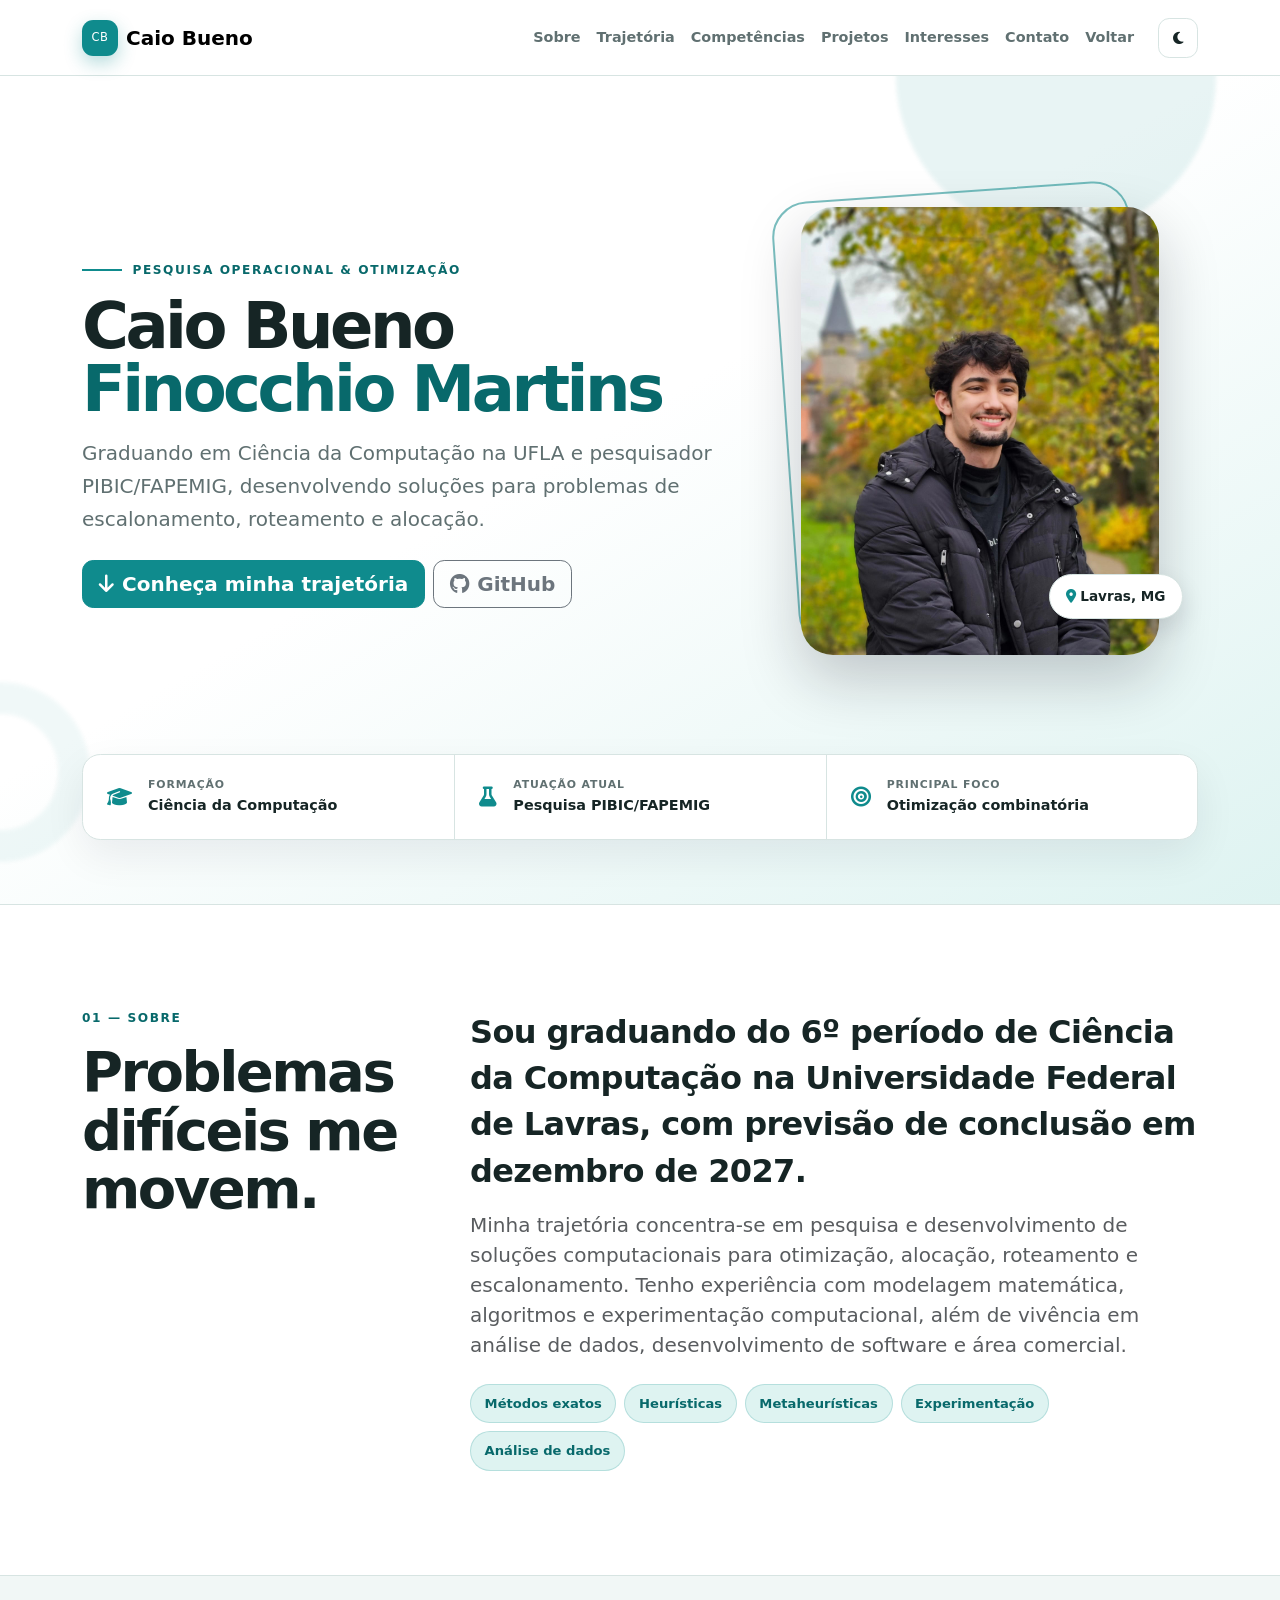
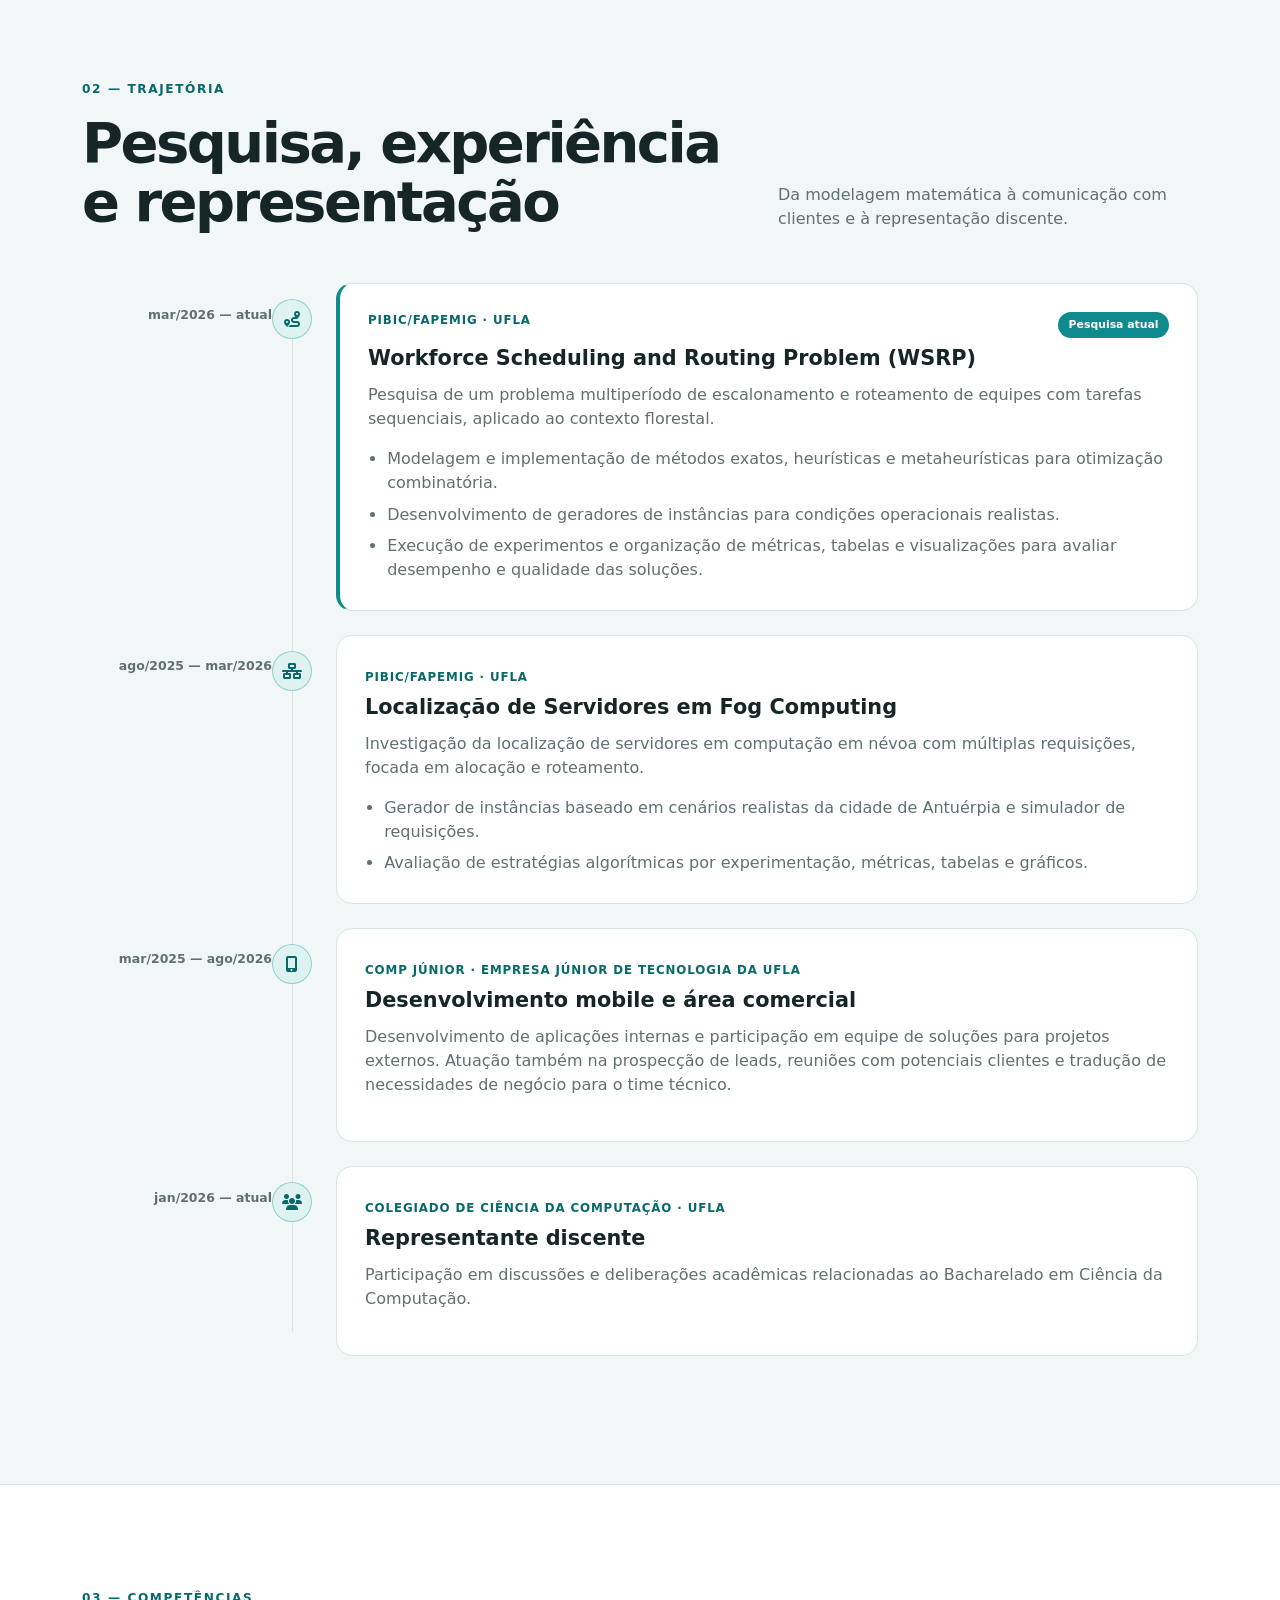
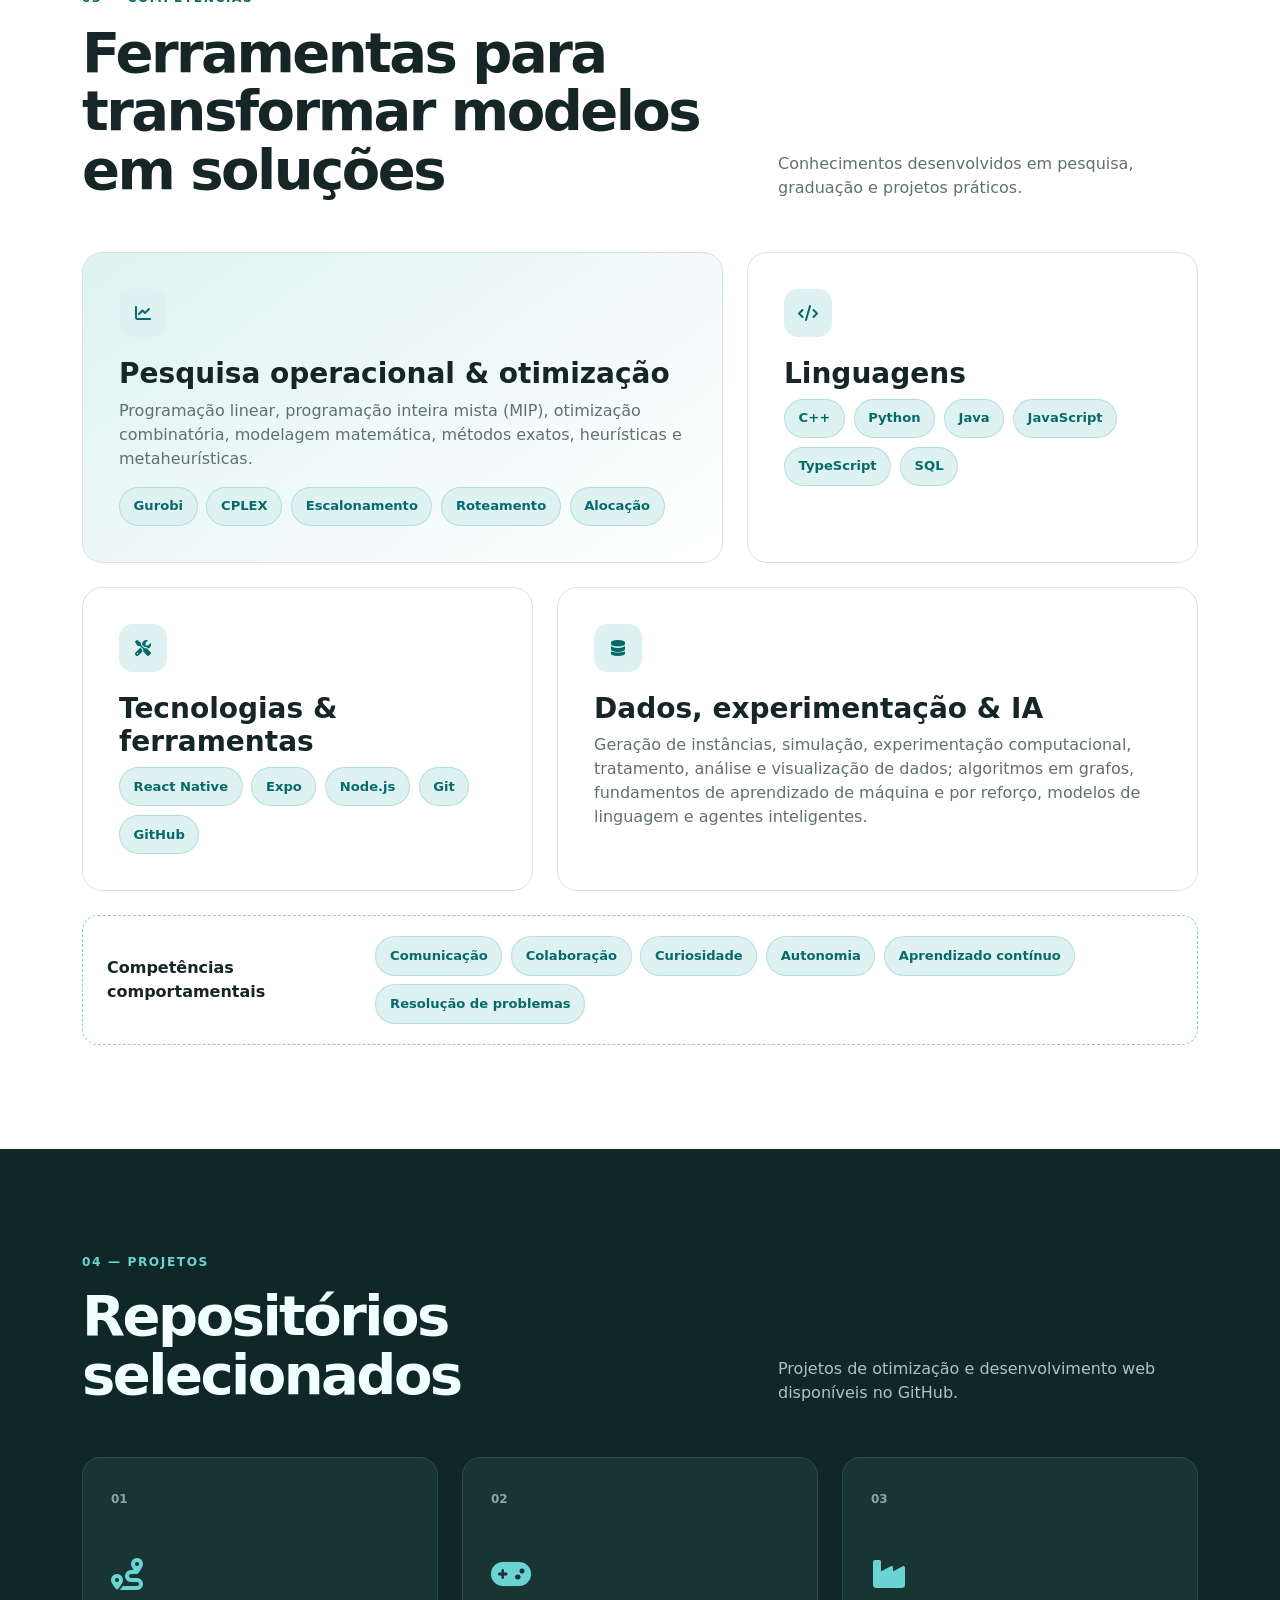
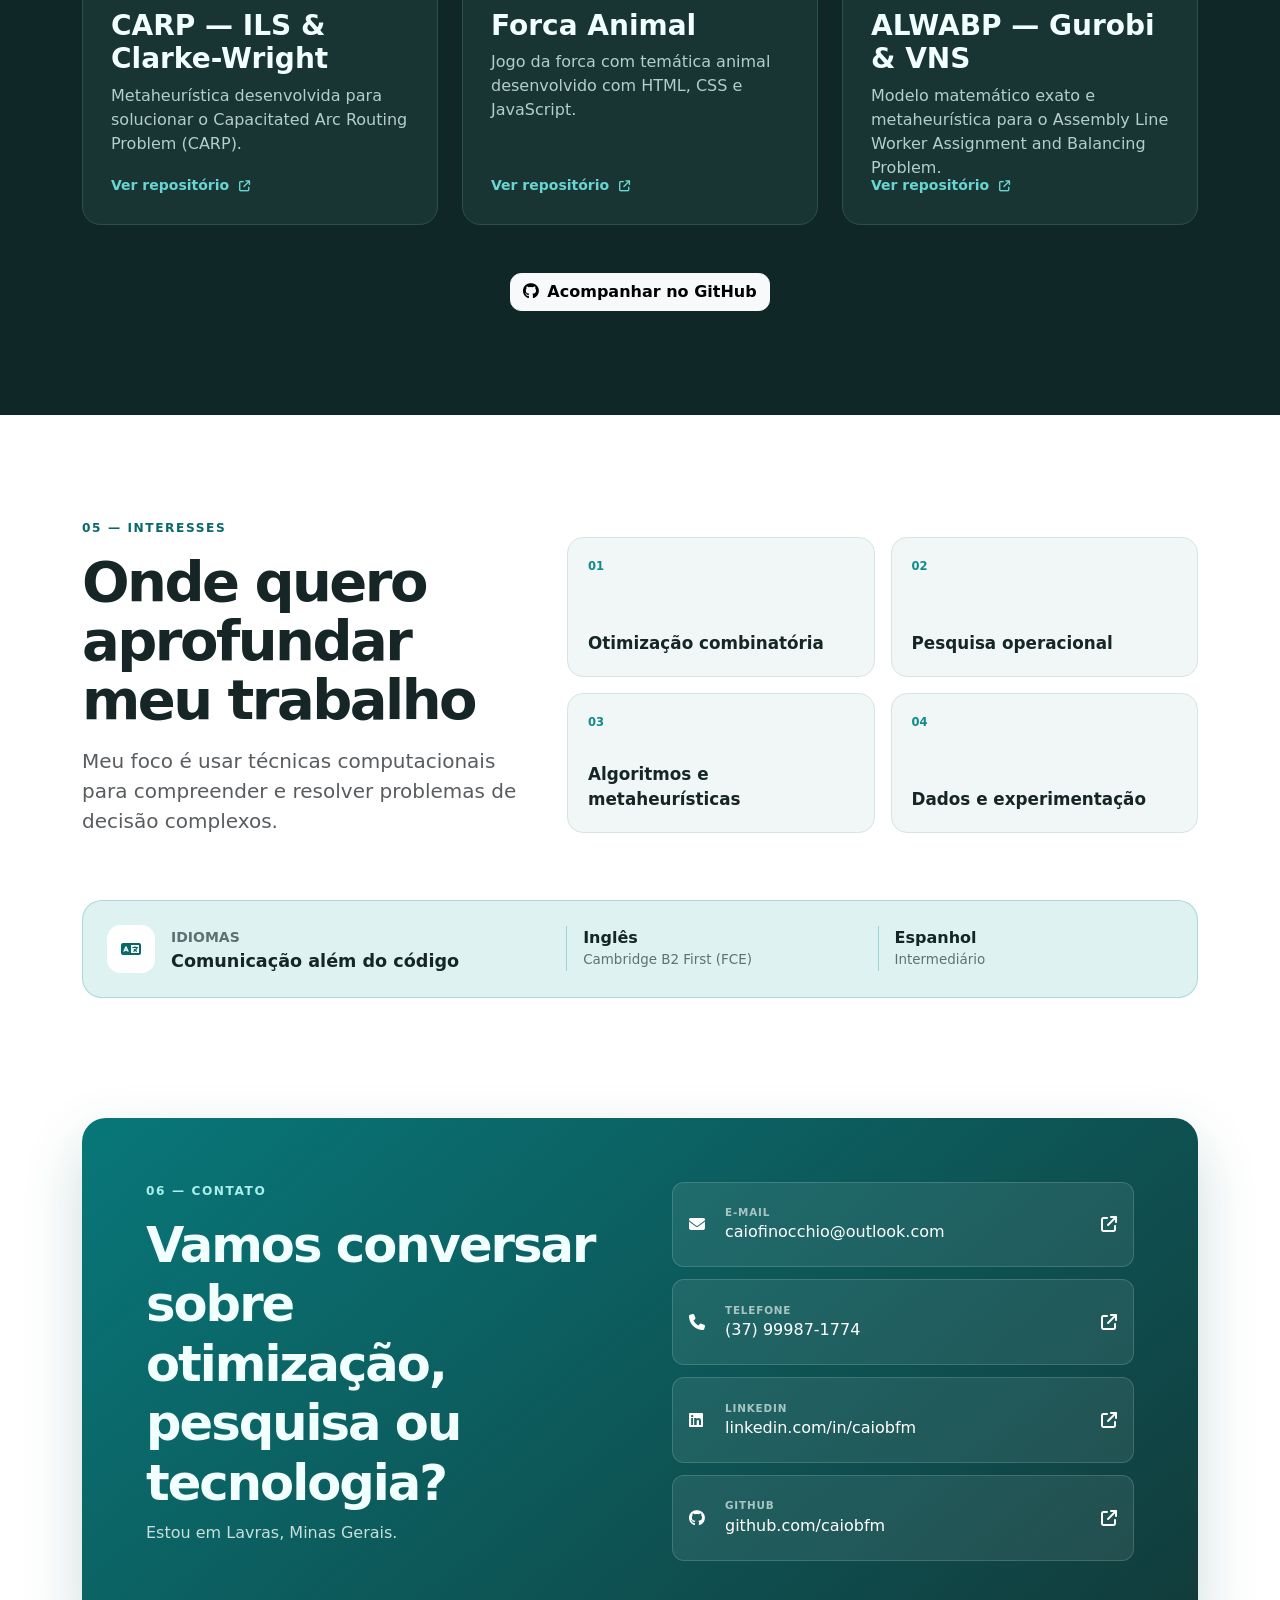
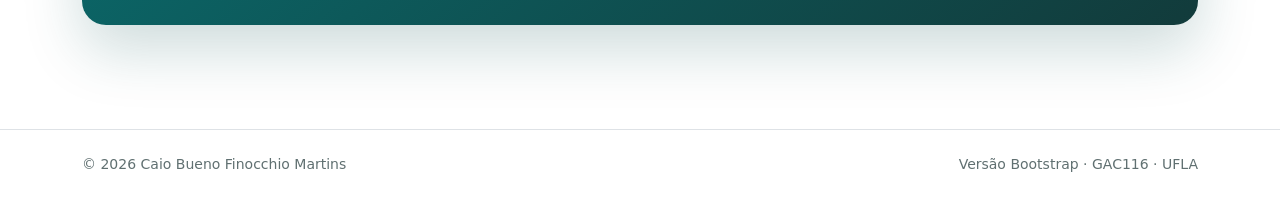
==== commit 15148b44: "feat: novo botao voltar para ir para tela incial" ====
--- a/bootstrap/index.html
+++ b/bootstrap/index.html
@@ -37,6 +37,7 @@
                     <li class="nav-item"><a class="nav-link" href="#projetos">Projetos</a></li>
                     <li class="nav-item"><a class="nav-link" href="#interesses">Interesses</a></li>
                     <li class="nav-item"><a class="nav-link" href="#contato">Contato</a></li>
+                    <li class="nav-item"><a class="nav-link" href="../index.html">Voltar</a></li>
                 </ul>
             </div>
         </div>
--- a/bootstrap/assets/css/styles.css
+++ b/bootstrap/assets/css/styles.css
@@ -1,12 +1,12 @@
 :root {
-    --accent: #5f5bd8;
-    --accent-rgb: 95, 91, 216;
-    --accent-dark: #403bac;
-    --accent-soft: #eeedff;
-    --ink: #17172b;
-    --muted: #64647a;
-    --line: #dedee9;
-    --warm: #f5f4ef;
+    --accent: #0f8b8d;
+    --accent-rgb: 15, 139, 141;
+    --accent-dark: #08696b;
+    --accent-soft: #def3f1;
+    --ink: #162525;
+    --muted: #607071;
+    --line: #d7e4e2;
+    --warm: #f1f7f6;
     --nav-height: 76px;
     --section-space: 6.5rem;
     --bs-primary: var(--accent);
@@ -14,14 +14,14 @@
 }
 
 [data-bs-theme="dark"] {
-    --accent: #aaa7ff;
-    --accent-rgb: 170, 167, 255;
-    --accent-dark: #c6c4ff;
-    --accent-soft: #2a2952;
-    --ink: #f4f3ff;
-    --muted: #b5b3c8;
-    --line: #3a394d;
-    --warm: #1e1e28;
+    --accent: #69d4d1;
+    --accent-rgb: 105, 212, 209;
+    --accent-dark: #93e7e4;
+    --accent-soft: #183b3b;
+    --ink: #edf9f8;
+    --muted: #adc3c1;
+    --line: #2e4846;
+    --warm: #192a29;
 }
 
 html { overflow-x: hidden; scroll-behavior: smooth; }
@@ -94,16 +94,16 @@
 .tag-list { display: flex; flex-wrap: wrap; gap: .55rem; }
 .soft-skills { display: flex; padding: 1.25rem 1.5rem; align-items: center; justify-content: space-between; gap: 1rem; border: 1px dashed rgba(var(--accent-rgb), .45); border-radius: 1rem; }
 
-.section-dark { color: #f5f4ff; background: #17172b; }
-.section-dark .section-kicker { color: #aaa7ff; }
-.section-dark .section-heading > p { color: #aaa9ba; }
-.project-card { position: relative; display: block; height: 100%; min-height: 300px; padding: 1.75rem; overflow: hidden; color: inherit; background: #22223a; border: 1px solid #353551; border-radius: 1.15rem; text-decoration: none; transition: transform .25s ease, background .25s ease; }
-.project-card:hover { transform: translateY(-5px); background: #282844; }
-.project-card > span { color: #85839a; font-size: .75rem; font-weight: 800; }
-.project-card > i { display: block; margin: 3rem 0 1.2rem; color: #aaa7ff; font-size: 2rem; }
+.section-dark { color: #f1fffe; background: #102727; }
+.section-dark .section-kicker { color: #69d4d1; }
+.section-dark .section-heading > p { color: #abc4c2; }
+.project-card { position: relative; display: block; height: 100%; min-height: 300px; padding: 1.75rem; overflow: hidden; color: inherit; background: #183534; border: 1px solid #2c4e4c; border-radius: 1.15rem; text-decoration: none; transition: transform .25s ease, background .25s ease; }
+.project-card:hover { transform: translateY(-5px); background: #1d403e; }
+.project-card > span { color: #8aa5a3; font-size: .75rem; font-weight: 800; }
+.project-card > i { display: block; margin: 3rem 0 1.2rem; color: #69d4d1; font-size: 2rem; }
 .project-card h3 { font-weight: 800; }
-.project-card p { color: #bcbac9; }
-.project-card small { position: absolute; bottom: 1.75rem; color: #aaa7ff; font-weight: 700; }
+.project-card p { color: #b5cdcb; }
+.project-card small { position: absolute; bottom: 1.75rem; color: #69d4d1; font-weight: 700; }
 .project-card small i { margin-left: .3rem; font-size: .7rem; }
 
 .interest-grid { display: grid; grid-template-columns: repeat(2, 1fr); gap: 1rem; }
@@ -120,15 +120,15 @@
 .language-level span { color: var(--muted); font-size: .84rem; }
 
 .contact-section { padding-top: 1rem; }
-.contact-panel { display: grid; padding: clamp(1.75rem, 5vw, 4rem); grid-template-columns: 1fr 1fr; gap: 4rem; color: #f8f7ff; background: linear-gradient(140deg, #403bac, #1b1b38); border-radius: 1.5rem; box-shadow: 0 25px 60px rgba(44, 41, 130, .2); }
-.contact-panel .section-kicker { color: #c8c6ff; }
+.contact-panel { display: grid; padding: clamp(1.75rem, 5vw, 4rem); grid-template-columns: 1fr 1fr; gap: 4rem; color: #f1fffe; background: linear-gradient(140deg, #087779, #123b3b); border-radius: 1.5rem; box-shadow: 0 25px 60px rgba(10, 80, 80, .2); }
+.contact-panel .section-kicker { color: #a9eeeb; }
 .contact-panel h2 { font-size: clamp(2rem, 4vw, 3.1rem); font-weight: 800; letter-spacing: -.04em; }
-.contact-panel p { color: #cbc9df; }
+.contact-panel p { color: #c7dfdd; }
 .contact-links { display: grid; gap: .75rem; }
 .contact-links a { display: grid; padding: .85rem 1rem; grid-template-columns: 1.5rem 1fr 1rem; align-items: center; gap: .75rem; color: #fff; background: rgba(255, 255, 255, .08); border: 1px solid rgba(255, 255, 255, .15); border-radius: .75rem; text-decoration: none; transition: background .2s ease, transform .2s ease; }
 .contact-links a:hover { transform: translateX(4px); background: rgba(255, 255, 255, .14); }
 .contact-links span, .contact-links small { display: block; }
-.contact-links small { color: #aaa7c5; font-size: .65rem; font-weight: 800; letter-spacing: .08em; text-transform: uppercase; }
+.contact-links small { color: #a9c5c3; font-size: .65rem; font-weight: 800; letter-spacing: .08em; text-transform: uppercase; }
 footer small { color: var(--muted); }
 
 .reveal { opacity: 0; transform: translateY(18px); transition: opacity .65s ease, transform .65s ease; }
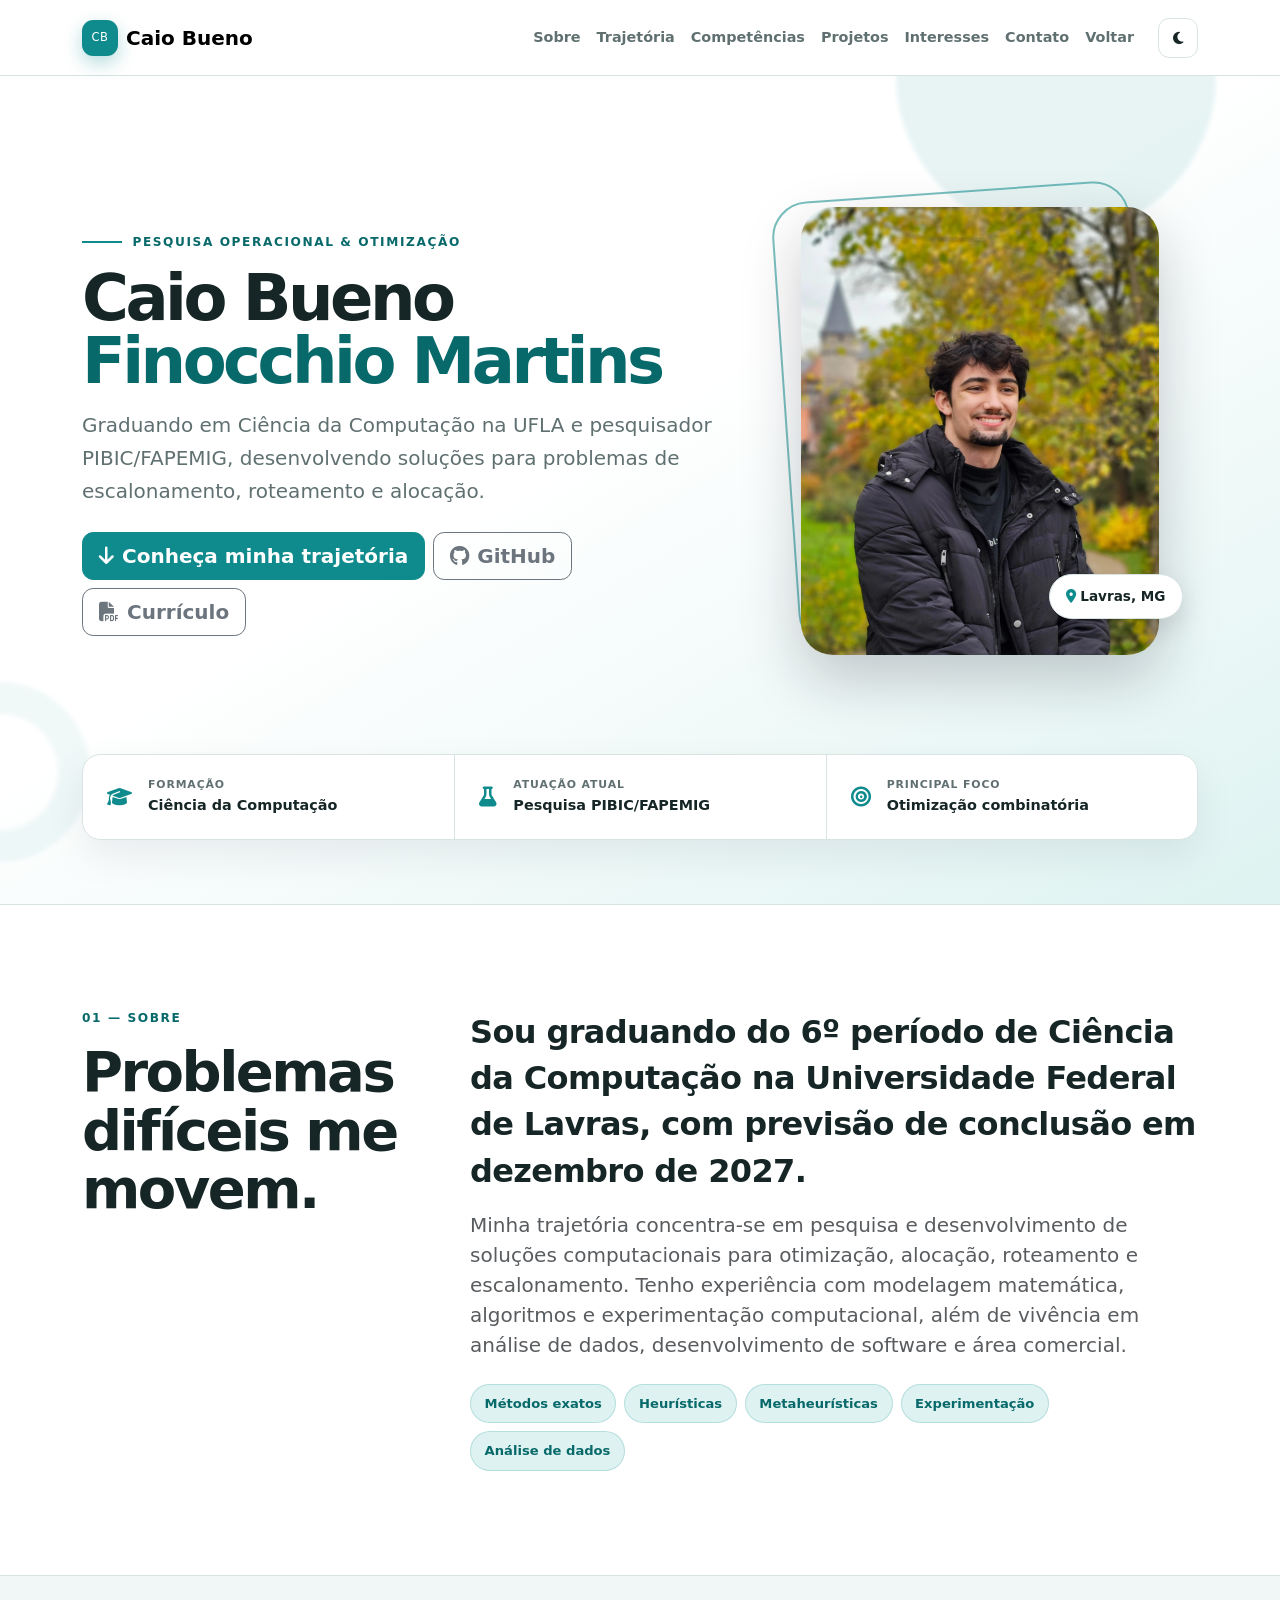
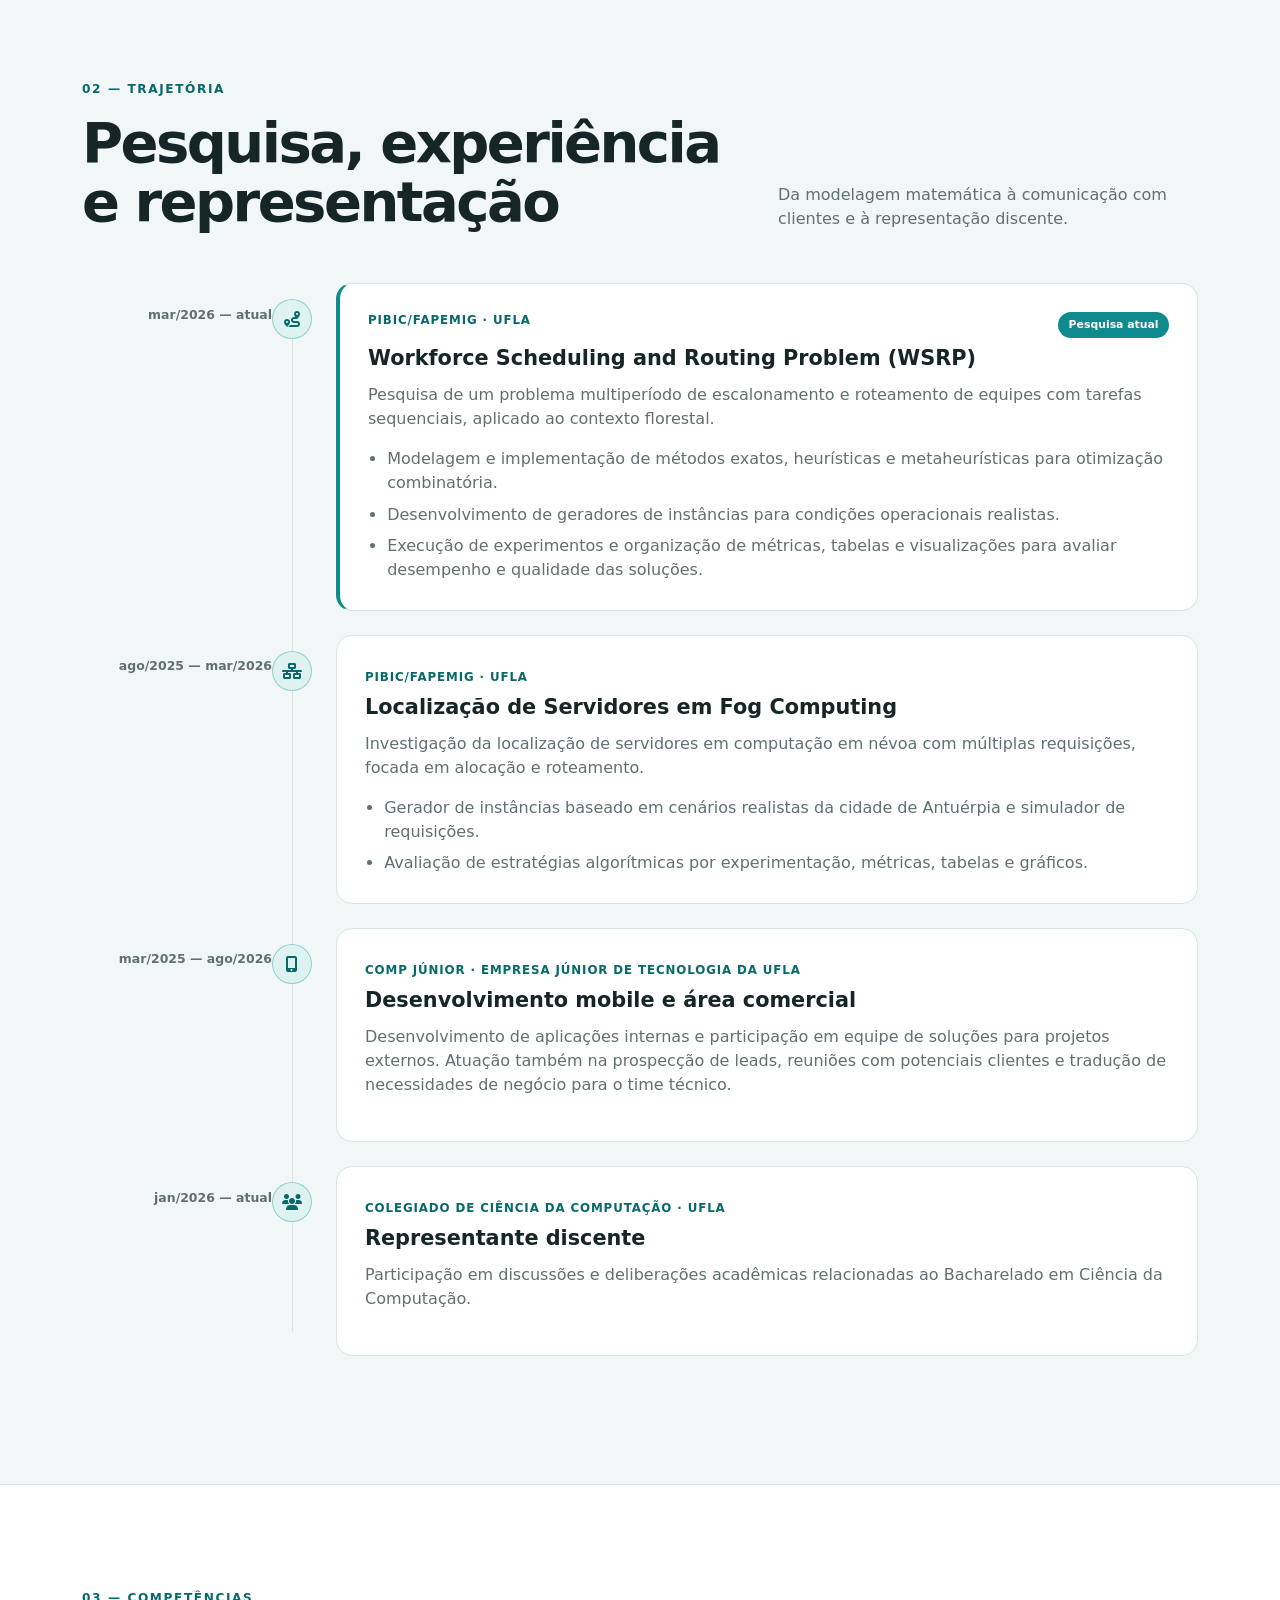
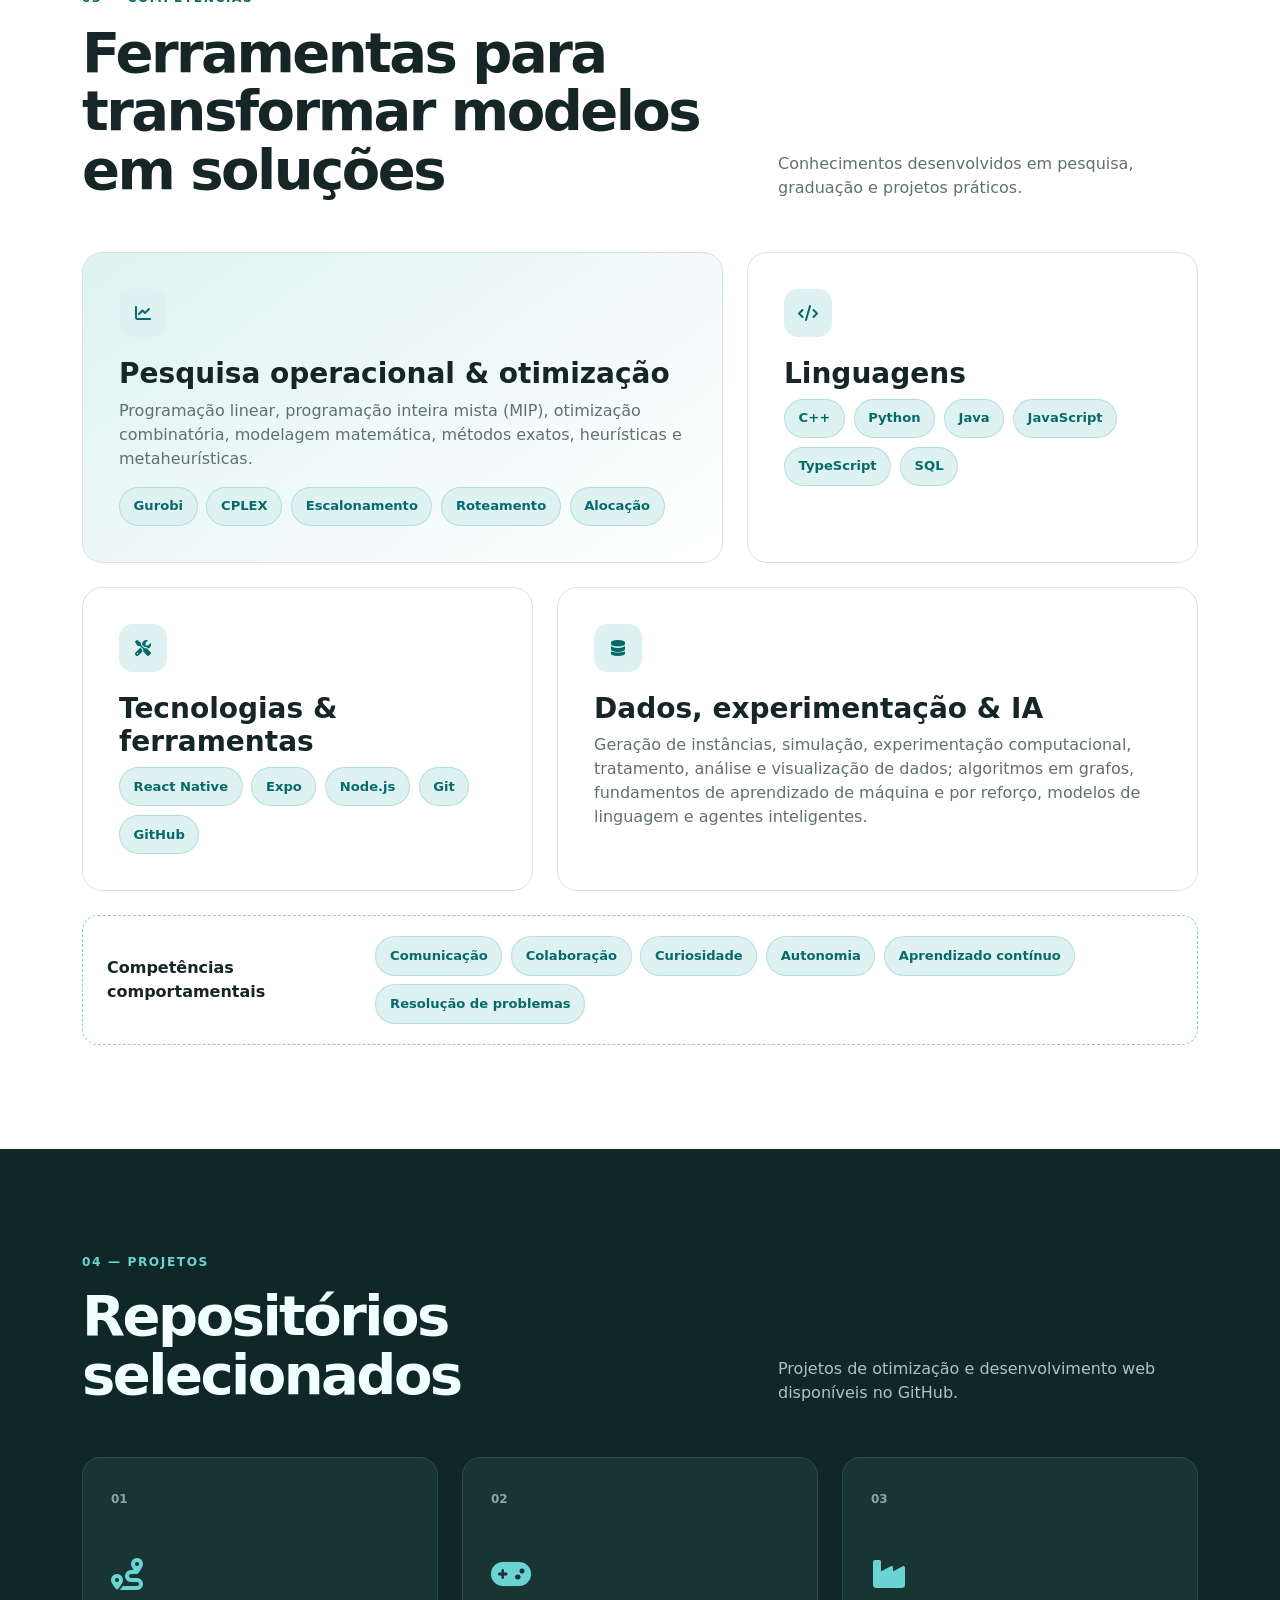
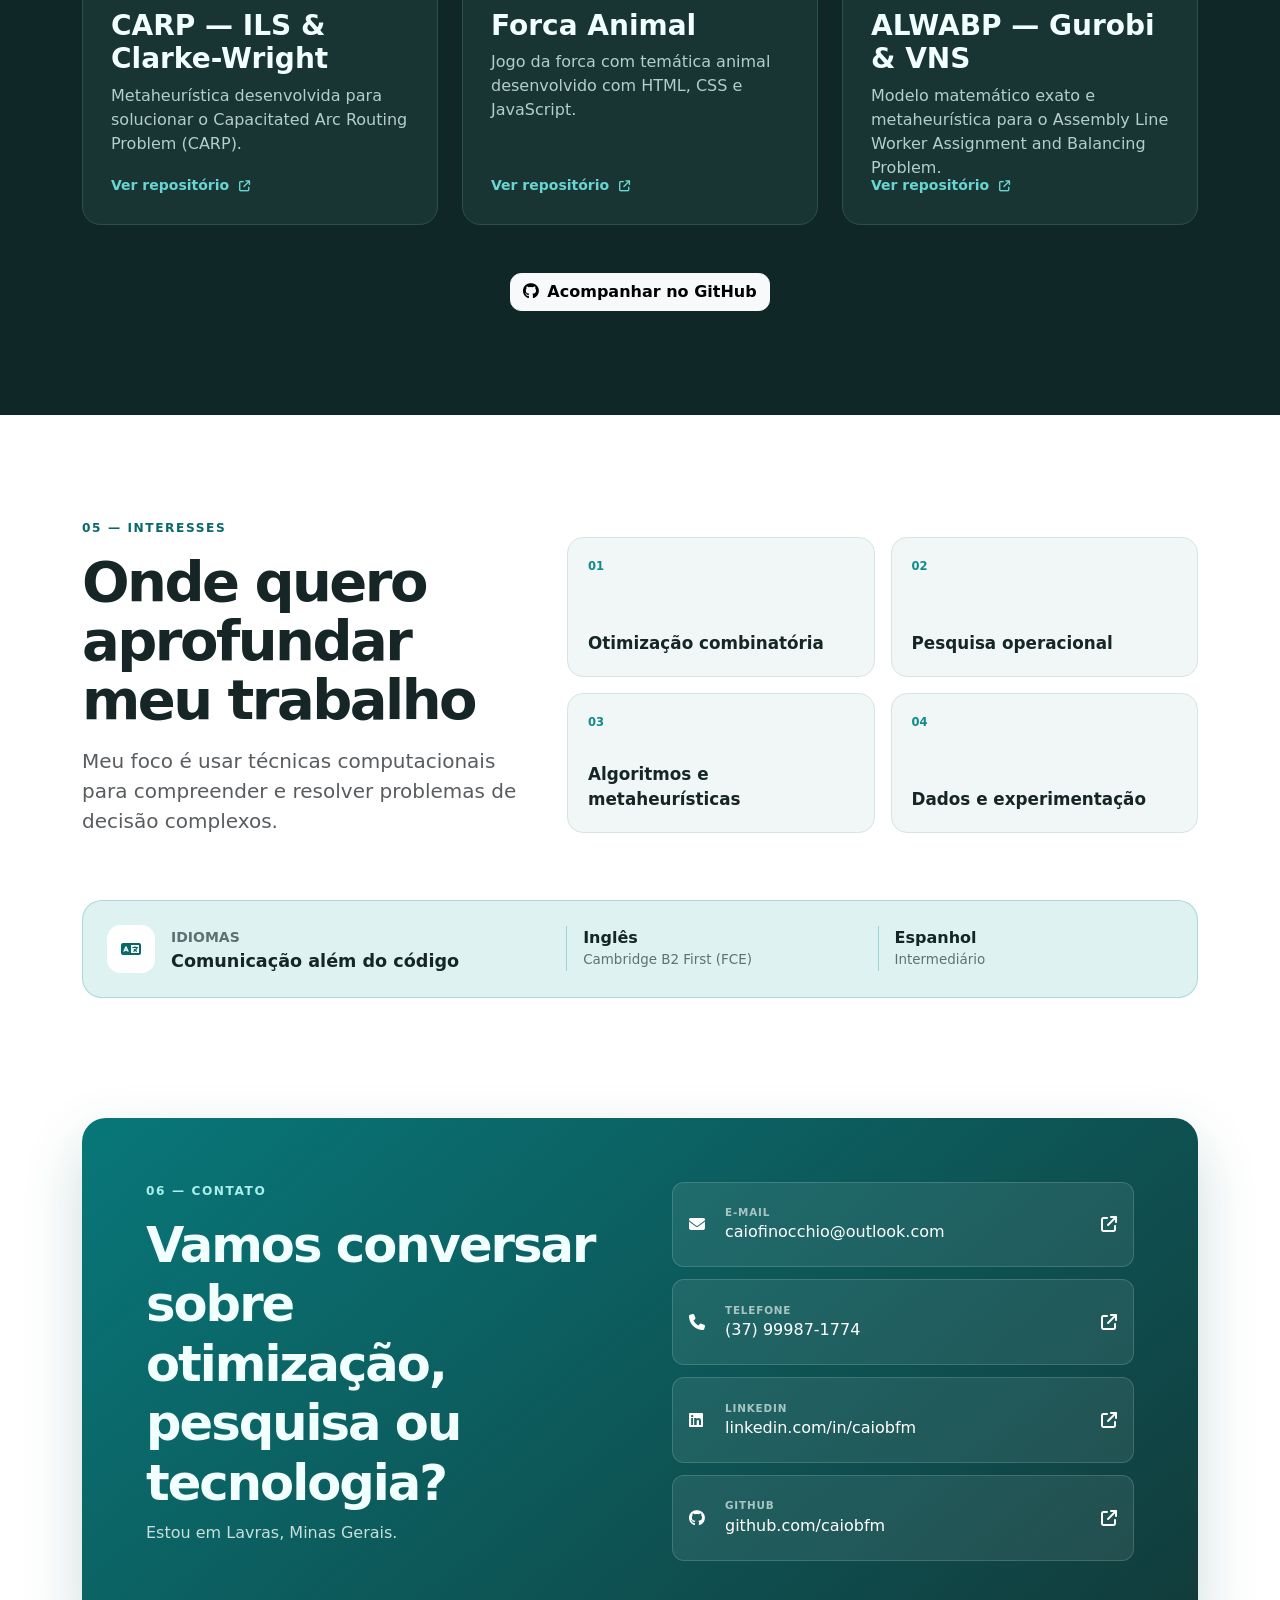
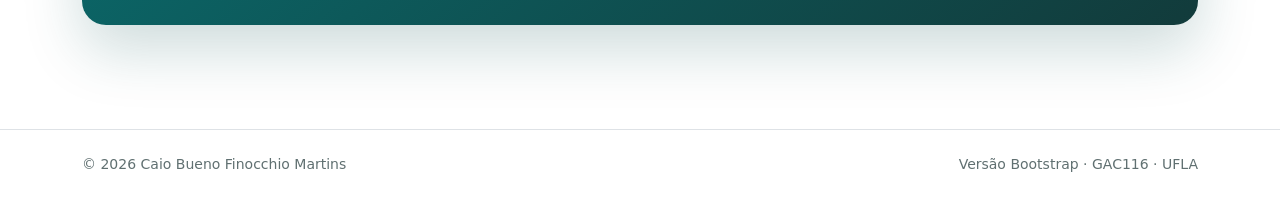
==== commit 9573ab0d: "feat: novo botao para visualizar curriculo" ====
--- a/bootstrap/index.html
+++ b/bootstrap/index.html
@@ -56,6 +56,7 @@
                         <div class="d-flex flex-wrap gap-2 justify-content-center justify-content-lg-start">
                             <a class="btn btn-primary btn-lg" href="#trajetoria"><i class="fa-solid fa-arrow-down me-2" aria-hidden="true"></i>Conheça minha trajetória</a>
                             <a class="btn btn-outline-secondary btn-lg" href="https://github.com/caiobfm" target="_blank" rel="noopener noreferrer"><i class="fa-brands fa-github me-2" aria-hidden="true"></i>GitHub</a>
+                            <a class="btn btn-outline-secondary btn-lg" href="assets/img/curriculo.pdf" target="_blank" rel="noopener noreferrer"><i class="fa-solid fa-file-pdf me-2" aria-hidden="true"></i>Currículo</a>
                         </div>
                     </div>
 
